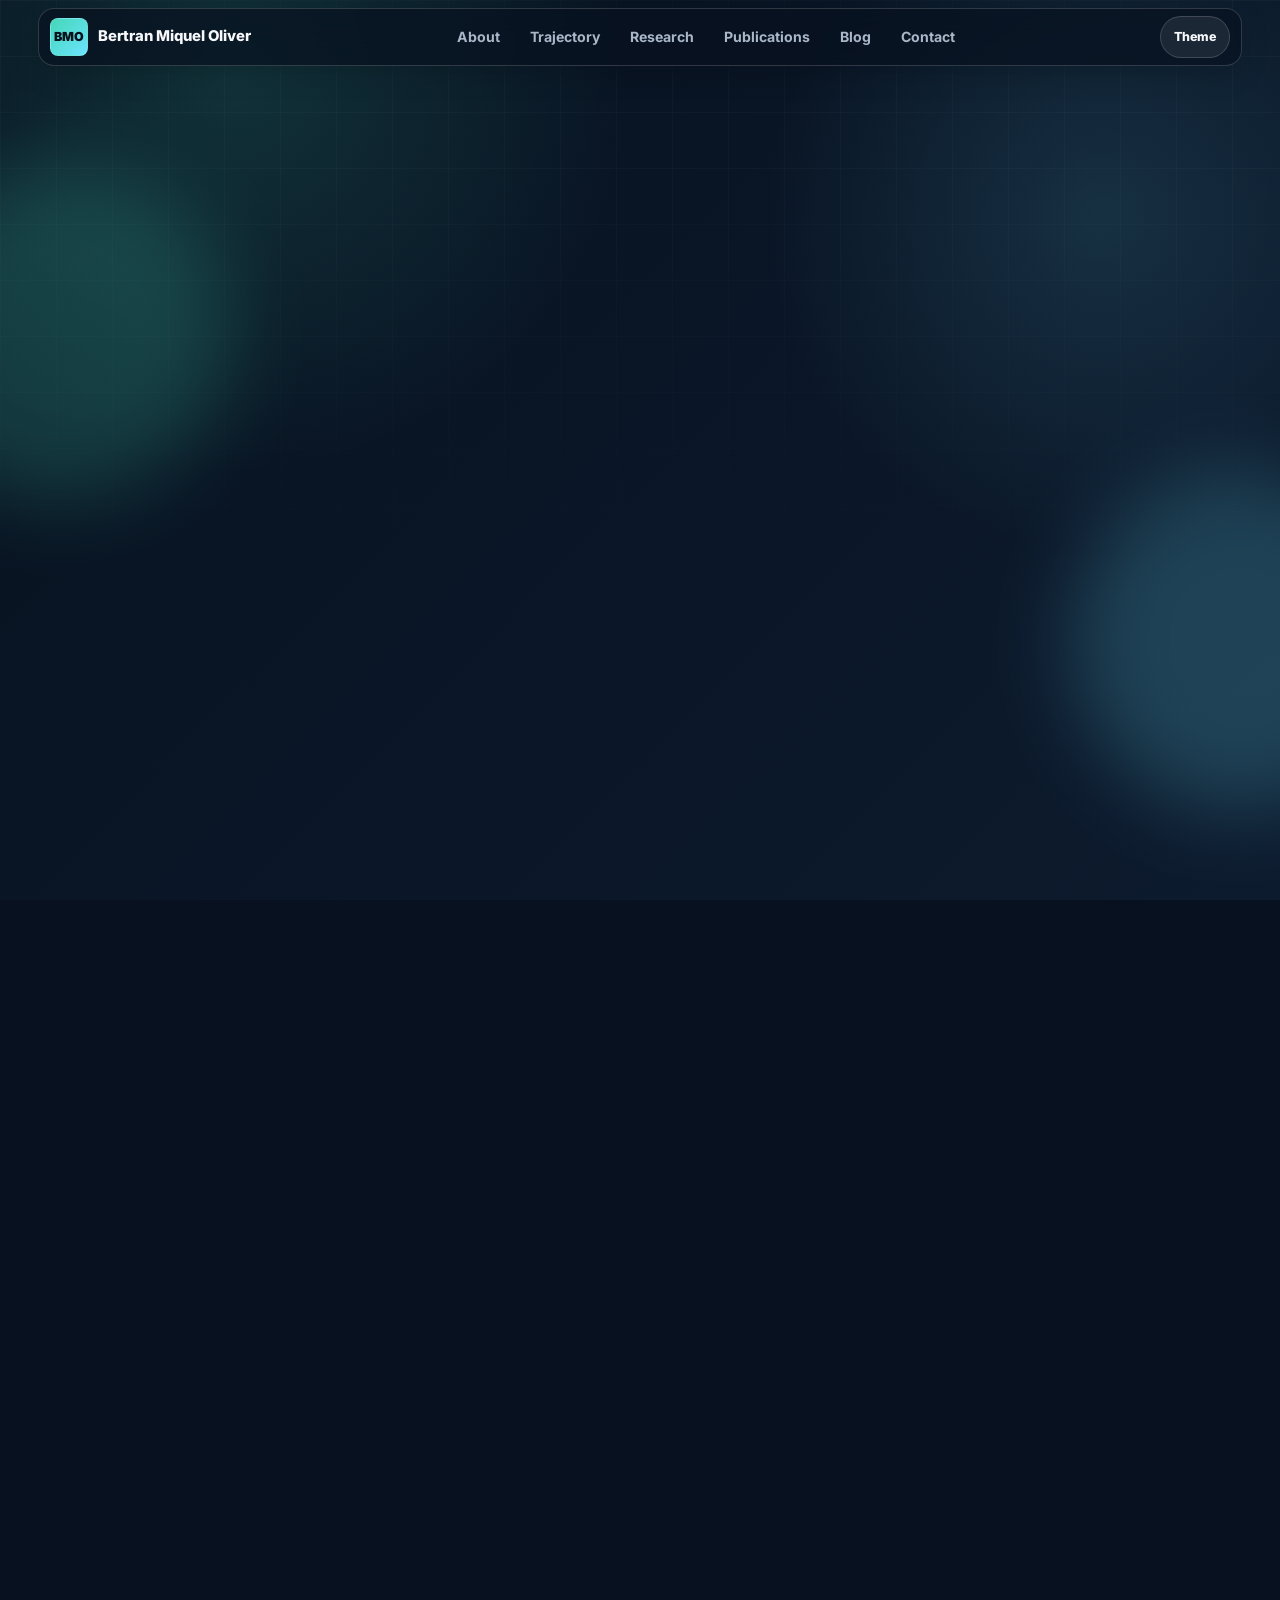
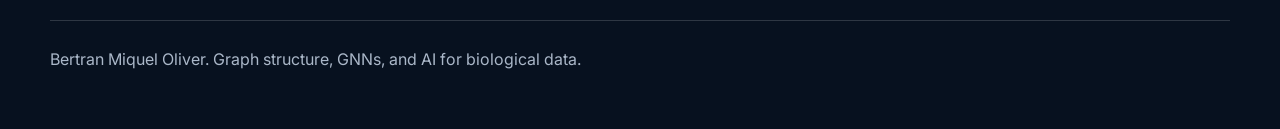
==== index.html @ f905800d "Rebrand site for Bertran Miquel Oliver" ====
<!DOCTYPE html>
<html lang="en">
<head>
  <meta charset="UTF-8" />
  <meta name="viewport" content="width=device-width, initial-scale=1.0" />
  <meta
    name="description"
    content="Portfolio of Bertran Miquel Oliver, PhD researcher at the Barcelona Supercomputing Center working on graph neural networks, graph structure, topological rewiring, and AI for biological data."
  />
  <meta name="theme-color" content="#07111f" />
  <meta property="og:title" content="Bertran Miquel Oliver | Graph Structure and AI Research" />
  <meta
    property="og:description"
    content="PhD researcher at BSC studying graph neural networks, graph rewiring, and AI methods for biological data."
  />
  <meta property="og:type" content="website" />
  <title>Bertran Miquel Oliver | Graph Structure and AI Research</title>
  <link rel="preconnect" href="https://fonts.googleapis.com" />
  <link rel="preconnect" href="https://fonts.gstatic.com" crossorigin />
  <link href="https://fonts.googleapis.com/css2?family=Inter:wght@400;500;600;700;800&display=swap" rel="stylesheet" />
  <link rel="stylesheet" href="styles.css" />
  <link rel="icon" href="flavicon.ico" type="image/x-icon" />
  <script src="script.js" defer></script>
</head>

<body>
  <div class="site-bg" aria-hidden="true">
    <span class="orb orb-a"></span>
    <span class="orb orb-b"></span>
    <span class="grid-fade"></span>
  </div>

  <header class="site-header" id="top">
    <a class="brand" href="#top" aria-label="Bertran Miquel Oliver home">
      <span class="brand-mark">BMO</span>
      <span>Bertran Miquel Oliver</span>
    </a>

    <nav class="nav" id="navbar" aria-label="Main navigation">
      <a href="#about">About</a>
      <a href="#trajectory">Trajectory</a>
      <a href="#research">Research</a>
      <a href="#publications">Publications</a>
      <a href="#blog">Blog</a>
      <a href="#contact">Contact</a>
    </nav>

    <button class="icon-button" id="themeToggle" type="button" aria-label="Toggle color theme">
      <span aria-hidden="true">Theme</span>
    </button>
  </header>

  <main>
    <section class="hero section-shell">
      <div class="hero-copy reveal">
        <p class="eyebrow">PhD Researcher - Graph Neural Networks - AI for Biological Data</p>
        <h1>Researching graph structure for more capable AI systems.</h1>
        <p class="hero-lede">
          I am a PhD researcher in Bioinformatics at the Barcelona Supercomputing Center, working on
          graph neural networks, graph structure, topological rewiring, and AI methods for biological data.
          My work focuses on how structural inductive biases can improve learning, robustness, and long-range
          information flow in modern AI models.
        </p>

        <div class="hero-actions" aria-label="Primary actions">
          <a class="button primary" href="Bertran_Miquel_Oliver_CV.pdf" download>Download CV</a>
          <a class="button" href="mailto:bertranmiqueloliver@gmail.com">Contact me</a>
          <a class="button ghost" href="https://scholar.google.es/citations?user=lvBDBtgAAAAJ&hl=en" target="_blank" rel="noreferrer">Google Scholar</a>
          <a class="button ghost" href="https://github.com/bertranMiquel" target="_blank" rel="noreferrer">GitHub</a>
          <a class="button ghost" href="https://es.linkedin.com/in/bertran-miquel-oliver" target="_blank" rel="noreferrer">LinkedIn</a>
        </div>

        <dl class="hero-stats" aria-label="Professional snapshot">
          <div>
            <dt>Current role</dt>
            <dd>PhD Researcher in Bioinformatics at BSC</dd>
          </div>
          <div>
            <dt>Research themes</dt>
            <dd>GNNs, graph rewiring, topology, biological AI</dd>
          </div>
          <div>
            <dt>Base</dt>
            <dd>Barcelona, Spain</dd>
          </div>
        </dl>
      </div>

      <div class="hero-visual reveal">
        <div class="portrait-frame">
          <img src="bertran-profile.jpg" alt="Portrait of Bertran Miquel Oliver" />
        </div>
        <div class="signal-card">
          <span class="signal-dot"></span>
          <p>Current work spans graph neural networks, graph structure interventions, and AI models for complex biological signals.</p>
        </div>
      </div>
    </section>

    <section class="section-shell intro-grid" id="about">
      <div class="section-heading reveal">
        <p class="eyebrow">About</p>
        <h2>Graph learning research with direct AI implications.</h2>
      </div>
      <div class="prose-card reveal">
        <p>
          My research sits at the intersection of graph representation learning, structural priors, and
          applied AI for scientific problems. I am particularly interested in how graph topology shapes
          model behavior, including information bottlenecks, over-squashing, and the inductive biases that
          make graph-based models more effective.
        </p>
        <p>
          Alongside graph learning, I work on AI methods for biological data, including recent work connected
          to RNA foundational models. I care about methods that are both theoretically motivated and useful
          in real modeling pipelines.
        </p>
      </div>
    </section>

    <section class="section-shell" id="trajectory">
      <div class="section-heading reveal">
        <p class="eyebrow">Trajectory</p>
        <h2>Research direction shaped by graph structure and biological AI.</h2>
      </div>

      <div class="timeline">
        <article class="timeline-item reveal">
          <div class="timeline-meta">
            <span>2024 - Present</span>
            <strong>Barcelona Supercomputing Center</strong>
          </div>
          <div class="timeline-content">
            <h3>PhD Researcher in Bioinformatics</h3>
            <ul>
              <li>Researching graph neural networks with emphasis on graph structure and topology-aware modeling.</li>
              <li>Studying rewiring strategies and structural corrections that improve long-range information flow in GNNs.</li>
              <li>Applying AI methods to biologically relevant data and representation learning problems.</li>
            </ul>
          </div>
        </article>

        <article class="timeline-item reveal">
          <div class="timeline-meta">
            <span>2025 - 2026</span>
            <strong>Selected research outputs</strong>
          </div>
          <div class="timeline-content">
            <h3>Graph learning and RNA modeling publications</h3>
            <ul>
              <li>Co-authored work on effective-resistance rewiring for mitigating over-squashing in graph neural networks.</li>
              <li>Co-authored work on character-level tokenization as an inductive bias for RNA foundational models.</li>
              <li>Contributed to open benchmarking and workshop research around topological deep learning.</li>
            </ul>
          </div>
        </article>
      </div>
    </section>

    <section class="section-shell" id="research">
      <div class="section-heading reveal">
        <p class="eyebrow">Research Focus</p>
        <h2>Four directions that define my current work.</h2>
      </div>
      <div class="focus-grid">
        <article class="focus-card reveal">
          <span>01</span>
          <h3>Graph neural networks</h3>
          <p>Designing and analyzing GNNs with attention to expressivity, message passing limits, and useful structural priors.</p>
        </article>
        <article class="focus-card reveal">
          <span>02</span>
          <h3>Graph structure learning</h3>
          <p>Studying how topology, bottlenecks, and connectivity patterns affect model behavior and representation quality.</p>
        </article>
        <article class="focus-card reveal">
          <span>03</span>
          <h3>Topological rewiring</h3>
          <p>Exploring rewiring strategies that improve long-range information propagation while controlling oversmoothing and graph distortion.</p>
        </article>
        <article class="focus-card reveal">
          <span>04</span>
          <h3>AI for biological data</h3>
          <p>Applying modern representation learning methods to biological sequences and related scientific data problems.</p>
        </article>
      </div>
    </section>

    <section class="section-shell split-section" id="publications">
      <div class="section-heading reveal">
        <p class="eyebrow">Publications</p>
        <h2>Selected papers across graph learning and biological foundation models.</h2>
      </div>
      <div class="publication-list">
        <article class="publication-card reveal">
          <p class="tag">2019</p>
          <h3>Resolution of General Linear Systems: Numerical Methods and Applications</h3>
          <p>Early work on numerical methods for solving general linear systems and their applications.</p>
        </article>

        <article class="publication-card reveal">
          <p class="tag">ICLR 2026 Workshop GRaM</p>
          <h3>Effective Resistance Rewiring: A Simple Topological Correction for Over-Squashing</h3>
          <p>Research on using effective resistance as a global signal for graph rewiring to relieve structural bottlenecks in GNNs.</p>
          <div class="inline-links">
            <a href="https://openreview.net/forum?id=thOIyY7WfW" target="_blank" rel="noreferrer">OpenReview</a>
            <a href="https://arxiv.org/abs/2603.11944" target="_blank" rel="noreferrer">arXiv</a>
            <a href="https://iclr.cc/media/iclr-2026/Slides/10012739.pdf" target="_blank" rel="noreferrer">Poster</a>
          </div>
        </article>

        <article class="publication-card reveal">
          <p class="tag">arXiv - 2024 · ICLR Workshops 2025</p>
          <h3>Character-level Tokenizations as Powerful Inductive Biases for RNA Foundational Models</h3>
          <p>Work on RNA foundation models showing how character-level tokenization can be an effective inductive bias for biological sequences.</p>
          <div class="inline-links">
            <a href="https://arxiv.org/abs/2411.11808" target="_blank" rel="noreferrer">arXiv</a>
            <a href="https://openreview.net/profile?id=~Bertran_Miquel-Oliver1" target="_blank" rel="noreferrer">Author profile</a>
          </div>
        </article>

        <article class="publication-card reveal">
          <p class="tag">arXiv - 2024 · DMLR - 2025</p>
          <h3>TopoBenchmark: A Framework for Benchmarking Topological Deep Learning</h3>
          <p>Contribution to an open framework for evaluating methods in topological deep learning across standardized benchmarks.</p>
          <div class="inline-links">
            <a href="https://openreview.net/forum?id=07sTzyEVtY" target="_blank" rel="noreferrer">OpenReview</a>
            <a href="https://openreview.net/pdf?id=07sTzyEVtY" target="_blank" rel="noreferrer">PDF</a>
            <a href="https://arxiv.org/abs/2406.06642" target="_blank" rel="noreferrer">arXiv</a>
          </div>
        </article>

        <article class="publication-card reveal">
          <p class="tag">ICML Topological Deep Learning Challenge - 2024</p>
          <h3>ICML Topological Deep Learning Challenge 2024: Beyond the Graph Domain</h3>
          <p>Workshop paper connected to benchmarking and evaluation beyond standard graph settings in topological deep learning.</p>
          <div class="inline-links">
            <a href="https://proceedings.mlr.press/v251/bernardez24a.html" target="_blank" rel="noreferrer">PMLR</a>
            <a href="https://openreview.net/forum?id=2lSpwrCj9s" target="_blank" rel="noreferrer">OpenReview</a>
            <a href="https://arxiv.org/abs/2409.05211" target="_blank" rel="noreferrer">arXiv</a>
          </div>
        </article>
      </div>
    </section>

    <section class="section-shell" id="blog">
      <div class="section-heading reveal">
        <p class="eyebrow">Blog</p>
        <h2>Research notes, graph ML intuition, and longer-form writing.</h2>
      </div>

      <div class="project-grid">
        <article class="project-card reveal">
          <p class="tag">Planned</p>
          <h3>Effective Resistance Rewiring blog post</h3>
          <p>A future long-form post on over-squashing, effective resistance, rewiring trade-offs, and what the paper changes in practice.</p>
          <div class="inline-links">
            <a href="https://openreview.net/forum?id=thOIyY7WfW" target="_blank" rel="noreferrer">Paper</a>
            <a href="https://iclr.cc/media/iclr-2026/Slides/10012739.pdf" target="_blank" rel="noreferrer">Poster</a>
          </div>
        </article>
        <article class="project-card reveal">
          <p class="tag">GRaM Blog - 2026</p>
          <h3>Graph directionality matters</h3>
          <p>A blog post on why edge directionality is not a cosmetic detail in graph learning, and how it changes the behavior of message passing models.</p>
          <div class="inline-links">
            <a href="https://gram-blogposts.github.io/2026/blog/2026/graph_directionality_matters/" target="_blank" rel="noreferrer">Read post</a>
          </div>
        </article>
        <article class="project-card reveal">
          <p class="tag">GRaM Blog - 2026</p>
          <h3>Fewer edges</h3>
          <p>A post exploring when simplifying graph connectivity can improve learning by changing information flow, structure, and inductive bias.</p>
          <div class="inline-links">
            <a href="https://gram-blogposts.github.io/2026/blog/2026/fewer-edges/" target="_blank" rel="noreferrer">Read post</a>
          </div>
        </article>
      </div>
    </section>

    <section class="section-shell skills-section" id="skills">
      <div class="section-heading reveal">
        <p class="eyebrow">Technical Stack</p>
        <h2>Tools behind the research workflow.</h2>
      </div>
      <div class="skills-grid">
        <article class="skill-card reveal">
          <h3>Graph ML</h3>
          <p>Graph neural networks, topology-aware learning, rewiring methods, graph benchmarks</p>
        </article>
        <article class="skill-card reveal">
          <h3>Deep Learning</h3>
          <p>PyTorch, representation learning, foundation models, sequence modeling</p>
        </article>
        <article class="skill-card reveal">
          <h3>Scientific AI</h3>
          <p>Bioinformatics, biological sequences, RNA modeling, data-driven research workflows</p>
        </article>
        <article class="skill-card reveal">
          <h3>Research Practice</h3>
          <p>Experiment design, benchmark analysis, technical writing, reproducible model evaluation</p>
        </article>
      </div>
    </section>

    <section class="section-shell contact-section" id="contact">
      <div class="contact-card reveal">
        <p class="eyebrow">Contact</p>
        <h2>Open to research conversations, collaboration, and graph ML discussions.</h2>
        <p>
          Email is the fastest way to reach me. You can also follow my publications and online profiles through
          Google Scholar, GitHub, and LinkedIn.
        </p>
        <div class="hero-actions">
          <a class="button primary" href="mailto:bertranmiqueloliver@gmail.com">bertranmiqueloliver@gmail.com</a>
          <a class="button" href="https://scholar.google.es/citations?user=lvBDBtgAAAAJ&hl=en" target="_blank" rel="noreferrer">Google Scholar</a>
          <a class="button" href="https://es.linkedin.com/in/bertran-miquel-oliver" target="_blank" rel="noreferrer">LinkedIn</a>
          <a class="button" href="https://github.com/bertranMiquel" target="_blank" rel="noreferrer">GitHub</a>
          <a class="button ghost" href="Bertran_Miquel_Oliver_CV.pdf" download>Download CV</a>
        </div>
      </div>
    </section>
  </main>

  <footer class="site-footer">
    <p><span id="currentYear"></span> Bertran Miquel Oliver. Graph structure, GNNs, and AI for biological data.</p>
    <button class="top-button" id="topBtn" type="button" aria-label="Back to top">Top</button>
  </footer>
</body>
</html>
---- styles.css ----
:root {
  color-scheme: dark;
  --bg: #07111f;
  --bg-soft: #0d1b2e;
  --surface: rgba(255, 255, 255, 0.08);
  --surface-strong: rgba(255, 255, 255, 0.13);
  --text: #f6f8fb;
  --muted: #aab7c8;
  --line: rgba(255, 255, 255, 0.16);
  --accent: #44d7b6;
  --accent-strong: #6be4ff;
  --accent-warm: #f0b86c;
  --shadow: 0 24px 80px rgba(0, 0, 0, 0.35);
  --radius: 8px;
  --radius-lg: 16px;
  --max: 1180px;
}

body.light-theme {
  color-scheme: light;
  --bg: #f7fafc;
  --bg-soft: #eef4f8;
  --surface: rgba(255, 255, 255, 0.82);
  --surface-strong: #ffffff;
  --text: #101827;
  --muted: #516071;
  --line: rgba(15, 23, 42, 0.13);
  --shadow: 0 24px 70px rgba(33, 55, 85, 0.14);
}

* {
  box-sizing: border-box;
}

html {
  scroll-behavior: smooth;
  scroll-padding-top: 96px;
}

body {
  margin: 0;
  min-height: 100vh;
  background: var(--bg);
  color: var(--text);
  font-family: Inter, system-ui, -apple-system, BlinkMacSystemFont, "Segoe UI", sans-serif;
  line-height: 1.6;
  overflow-x: hidden;
  transition: background 220ms ease, color 220ms ease;
}

body::selection {
  background: rgba(68, 215, 182, 0.32);
}

a {
  color: inherit;
}

img {
  display: block;
  max-width: 100%;
}

button,
a {
  -webkit-tap-highlight-color: transparent;
}

.site-bg {
  position: fixed;
  inset: 0;
  z-index: -1;
  overflow: hidden;
  background:
    radial-gradient(circle at 18% 8%, rgba(68, 215, 182, 0.16), transparent 30%),
    radial-gradient(circle at 86% 24%, rgba(107, 228, 255, 0.12), transparent 26%),
    linear-gradient(135deg, var(--bg), var(--bg-soft));
}

.orb {
  position: absolute;
  width: 340px;
  height: 340px;
  border-radius: 999px;
  filter: blur(42px);
  opacity: 0.2;
  animation: drift 14s ease-in-out infinite alternate;
}

.orb-a {
  left: -110px;
  top: 18%;
  background: var(--accent);
}

.orb-b {
  right: -130px;
  bottom: 10%;
  background: var(--accent-strong);
  animation-delay: -4s;
}

.grid-fade {
  position: absolute;
  inset: 0;
  background-image:
    linear-gradient(rgba(255, 255, 255, 0.045) 1px, transparent 1px),
    linear-gradient(90deg, rgba(255, 255, 255, 0.045) 1px, transparent 1px);
  background-size: 56px 56px;
  mask-image: linear-gradient(to bottom, rgba(0, 0, 0, 0.7), transparent 72%);
}

@keyframes drift {
  to {
    transform: translate3d(42px, -28px, 0) scale(1.08);
  }
}

.site-header {
  position: sticky;
  top: 0;
  z-index: 20;
  display: grid;
  grid-template-columns: auto 1fr auto;
  gap: 20px;
  align-items: center;
  width: min(var(--max), calc(100% - 32px));
  margin: 0 auto;
  padding: 16px 0;
  backdrop-filter: blur(16px);
}

.site-header::before {
  content: "";
  position: absolute;
  inset: 8px -12px;
  z-index: -1;
  border: 1px solid var(--line);
  border-radius: var(--radius-lg);
  background: color-mix(in srgb, var(--bg) 72%, transparent);
  box-shadow: 0 8px 30px rgba(0, 0, 0, 0.14);
}

.brand {
  display: inline-flex;
  align-items: center;
  gap: 10px;
  color: var(--text);
  font-size: 0.93rem;
  font-weight: 800;
  letter-spacing: 0;
  text-decoration: none;
  white-space: nowrap;
}

.brand-mark {
  display: grid;
  place-items: center;
  width: 38px;
  height: 38px;
  border: 1px solid var(--line);
  border-radius: var(--radius);
  background: linear-gradient(135deg, var(--accent), var(--accent-strong));
  color: #06111c;
  font-size: 0.78rem;
  font-weight: 900;
}

.nav {
  display: flex;
  justify-content: center;
  gap: 6px;
}

.nav a {
  border-radius: 999px;
  color: var(--muted);
  font-size: 0.88rem;
  font-weight: 700;
  padding: 9px 12px;
  text-decoration: none;
  transition: color 180ms ease, background 180ms ease;
}

.nav a:hover,
.nav a.active {
  background: var(--surface);
  color: var(--text);
}

.icon-button,
.top-button {
  display: grid;
  place-items: center;
  border: 1px solid var(--line);
  border-radius: 999px;
  background: var(--surface);
  color: var(--text);
  cursor: pointer;
  font: inherit;
  transition: transform 180ms ease, background 180ms ease, border-color 180ms ease;
}

.icon-button {
  min-width: 64px;
  height: 42px;
  padding: 0 13px;
  font-size: 0.78rem;
  font-weight: 800;
}

.icon-button:hover,
.top-button:hover {
  transform: translateY(-2px);
  background: var(--surface-strong);
  border-color: color-mix(in srgb, var(--accent) 55%, var(--line));
}

.section-shell {
  width: min(var(--max), calc(100% - 32px));
  margin: 0 auto;
  padding: 96px 0;
}

.hero {
  display: grid;
  grid-template-columns: minmax(0, 1.12fr) minmax(300px, 0.88fr);
  gap: 56px;
  align-items: center;
  min-height: calc(100vh - 76px);
  padding-top: 72px;
}

.eyebrow {
  margin: 0 0 14px;
  color: var(--accent);
  font-size: 0.78rem;
  font-weight: 800;
  letter-spacing: 0.12em;
  text-transform: uppercase;
}

h1,
h2,
h3,
p {
  margin-top: 0;
}

h1 {
  max-width: 850px;
  margin-bottom: 24px;
  font-size: clamp(3.2rem, 7vw, 6.8rem);
  line-height: 0.95;
  letter-spacing: 0;
}

h2 {
  margin-bottom: 20px;
  font-size: clamp(2rem, 4vw, 3.8rem);
  line-height: 1.03;
  letter-spacing: 0;
}

h3 {
  margin-bottom: 10px;
  font-size: 1.12rem;
  line-height: 1.25;
}

.hero-lede {
  max-width: 700px;
  color: var(--muted);
  font-size: clamp(1.1rem, 2vw, 1.35rem);
}

.hero-actions {
  display: flex;
  flex-wrap: wrap;
  gap: 12px;
  margin-top: 32px;
}

.button {
  display: inline-flex;
  align-items: center;
  justify-content: center;
  min-height: 46px;
  border: 1px solid var(--line);
  border-radius: 999px;
  background: var(--surface);
  color: var(--text);
  font-weight: 800;
  padding: 11px 18px;
  text-decoration: none;
  transition: transform 180ms ease, background 180ms ease, border-color 180ms ease, box-shadow 180ms ease;
}

.button:hover {
  transform: translateY(-2px);
  background: var(--surface-strong);
  border-color: color-mix(in srgb, var(--accent) 55%, var(--line));
}

.button.primary {
  border-color: transparent;
  background: linear-gradient(135deg, var(--accent), var(--accent-strong));
  color: #06111c;
  box-shadow: 0 12px 28px rgba(68, 215, 182, 0.24);
}

.button.ghost {
  background: transparent;
}

.hero-stats {
  display: grid;
  grid-template-columns: repeat(3, minmax(0, 1fr));
  gap: 12px;
  margin: 36px 0 0;
}

.hero-stats div,
.prose-card,
.focus-card,
.publication-card,
.project-card,
.skill-card,
.education-panel,
.contact-card {
  border: 1px solid var(--line);
  border-radius: var(--radius-lg);
  background: var(--surface);
  box-shadow: var(--shadow);
}

.hero-stats div {
  padding: 16px;
}

.hero-stats dt {
  color: var(--muted);
  font-size: 0.75rem;
  font-weight: 800;
  text-transform: uppercase;
}

.hero-stats dd {
  margin: 5px 0 0;
  font-size: 0.95rem;
  font-weight: 700;
}

.hero-visual {
  position: relative;
}

.portrait-frame {
  position: relative;
  overflow: hidden;
  border: 1px solid var(--line);
  border-radius: 28px;
  background: var(--surface);
  box-shadow: var(--shadow);
  aspect-ratio: 0.86;
}

.portrait-frame::after {
  content: "";
  position: absolute;
  inset: 0;
  background: linear-gradient(to top, rgba(7, 17, 31, 0.62), transparent 42%);
}

.portrait-frame img {
  width: 100%;
  height: 100%;
  object-fit: cover;
  object-position: center 18%;
}

.signal-card {
  position: absolute;
  right: -18px;
  bottom: 28px;
  max-width: 300px;
  border: 1px solid var(--line);
  border-radius: var(--radius-lg);
  background: color-mix(in srgb, var(--bg) 72%, transparent);
  box-shadow: var(--shadow);
  padding: 18px;
  backdrop-filter: blur(18px);
}

.signal-card p {
  margin: 0;
  color: var(--muted);
  font-size: 0.95rem;
}

.signal-dot {
  display: block;
  width: 10px;
  height: 10px;
  margin-bottom: 12px;
  border-radius: 50%;
  background: var(--accent);
  box-shadow: 0 0 0 8px rgba(68, 215, 182, 0.16);
}

.intro-grid,
.split-section,
.credentials-grid {
  display: grid;
  grid-template-columns: 0.88fr 1.12fr;
  gap: 44px;
  align-items: start;
}

.section-heading {
  max-width: 640px;
}

.section-heading h2 {
  margin-bottom: 0;
}

.prose-card,
.contact-card,
.education-panel {
  padding: clamp(24px, 4vw, 42px);
}

.prose-card p,
.contact-card p,
.publication-card p,
.project-card p,
.focus-card p,
.skill-card p,
.education-panel p,
.clean-list {
  color: var(--muted);
}

.prose-card p:last-child,
.contact-card p:last-child {
  margin-bottom: 0;
}

.timeline {
  display: grid;
  gap: 18px;
}

.timeline-item {
  display: grid;
  grid-template-columns: 280px 1fr;
  gap: 28px;
  border-top: 1px solid var(--line);
  padding-top: 28px;
}

.timeline-meta span,
.tag {
  display: block;
  color: var(--accent-warm);
  font-size: 0.78rem;
  font-weight: 800;
  letter-spacing: 0.04em;
  text-transform: uppercase;
}

.timeline-meta strong {
  display: block;
  margin-top: 8px;
}

.timeline-content ul,
.clean-list {
  margin: 0;
  padding-left: 20px;
}

.timeline-content li,
.clean-list li {
  margin-bottom: 8px;
  color: var(--muted);
}

.focus-grid,
.project-grid,
.skills-grid {
  display: grid;
  grid-template-columns: repeat(4, minmax(0, 1fr));
  gap: 16px;
}

.project-grid,
.skills-grid {
  grid-template-columns: repeat(2, minmax(0, 1fr));
}

.focus-card,
.publication-card,
.project-card,
.skill-card {
  padding: 24px;
  transition: transform 180ms ease, background 180ms ease, border-color 180ms ease;
}

.focus-card:hover,
.publication-card:hover,
.project-card:hover,
.skill-card:hover {
  transform: translateY(-4px);
  background: var(--surface-strong);
  border-color: color-mix(in srgb, var(--accent) 38%, var(--line));
}

.focus-card span {
  color: var(--accent);
  font-size: 0.8rem;
  font-weight: 900;
}

.publication-list {
  display: grid;
  gap: 16px;
}

.publication-card a,
.project-card a,
.inline-links a {
  color: var(--accent-strong);
  font-weight: 800;
  text-decoration: none;
}

.publication-card a:hover,
.project-card a:hover,
.inline-links a:hover {
  text-decoration: underline;
}

.inline-links {
  display: flex;
  flex-wrap: wrap;
  gap: 14px;
  margin-top: 18px;
}

.credentials-grid {
  grid-template-columns: 1fr 1fr;
}

.education-panel article {
  border-top: 1px solid var(--line);
  padding-top: 20px;
  margin-top: 24px;
}

.education-panel span {
  color: var(--accent);
  font-weight: 700;
}

.contact-section {
  padding-bottom: 64px;
}

.contact-card {
  position: relative;
  overflow: hidden;
}

.contact-card::after {
  content: "";
  position: absolute;
  top: -140px;
  right: -100px;
  width: 300px;
  height: 300px;
  border-radius: 50%;
  background: radial-gradient(circle, rgba(68, 215, 182, 0.22), transparent 66%);
  pointer-events: none;
}

.site-footer {
  position: relative;
  width: min(var(--max), calc(100% - 32px));
  margin: 0 auto;
  border-top: 1px solid var(--line);
  padding: 26px 0 40px;
  color: var(--muted);
}

.top-button {
  position: fixed;
  right: 22px;
  bottom: 22px;
  width: 44px;
  height: 44px;
  opacity: 0;
  pointer-events: none;
}

.top-button.visible {
  opacity: 1;
  pointer-events: auto;
}

.reveal {
  opacity: 0;
  transform: translateY(18px);
  transition: opacity 520ms ease, transform 520ms ease;
}

.reveal.visible {
  opacity: 1;
  transform: translateY(0);
}

@media (max-width: 980px) {
  .site-header {
    grid-template-columns: 1fr auto;
  }

  .nav {
    grid-column: 1 / -1;
    grid-row: 2;
    justify-content: flex-start;
    overflow-x: auto;
    padding-bottom: 4px;
  }

  .icon-button {
    grid-column: 2;
    grid-row: 1;
    justify-self: end;
  }

  .hero,
  .intro-grid,
  .split-section,
  .credentials-grid {
    grid-template-columns: 1fr;
  }

  .hero {
    min-height: auto;
    padding-top: 56px;
  }

  .hero-visual {
    max-width: 520px;
  }

  .timeline-item {
    grid-template-columns: 1fr;
    gap: 14px;
  }

  .focus-grid {
    grid-template-columns: repeat(2, minmax(0, 1fr));
  }
}

@media (max-width: 680px) {
  html {
    scroll-padding-top: 132px;
  }

  .site-header {
    width: min(100% - 20px, var(--max));
  }

  .site-header::before {
    inset: 8px -4px;
  }

  .brand span:last-child {
    display: none;
  }

  .section-shell {
    width: min(100% - 24px, var(--max));
    padding: 62px 0;
  }

  h1 {
    font-size: 3.1rem;
  }

  h2 {
    font-size: 2.15rem;
  }

  .hero-stats,
  .focus-grid,
  .project-grid,
  .skills-grid {
    grid-template-columns: 1fr;
  }

  .button {
    width: 100%;
  }

  .signal-card {
    position: static;
    margin-top: 14px;
    max-width: none;
  }

  .portrait-frame {
    aspect-ratio: 1;
  }

}

@media (prefers-reduced-motion: reduce) {
  *,
  *::before,
  *::after {
    scroll-behavior: auto !important;
    animation-duration: 0.01ms !important;
    animation-iteration-count: 1 !important;
    transition-duration: 0.01ms !important;
  }

  .reveal {
    opacity: 1;
    transform: none;
  }
}
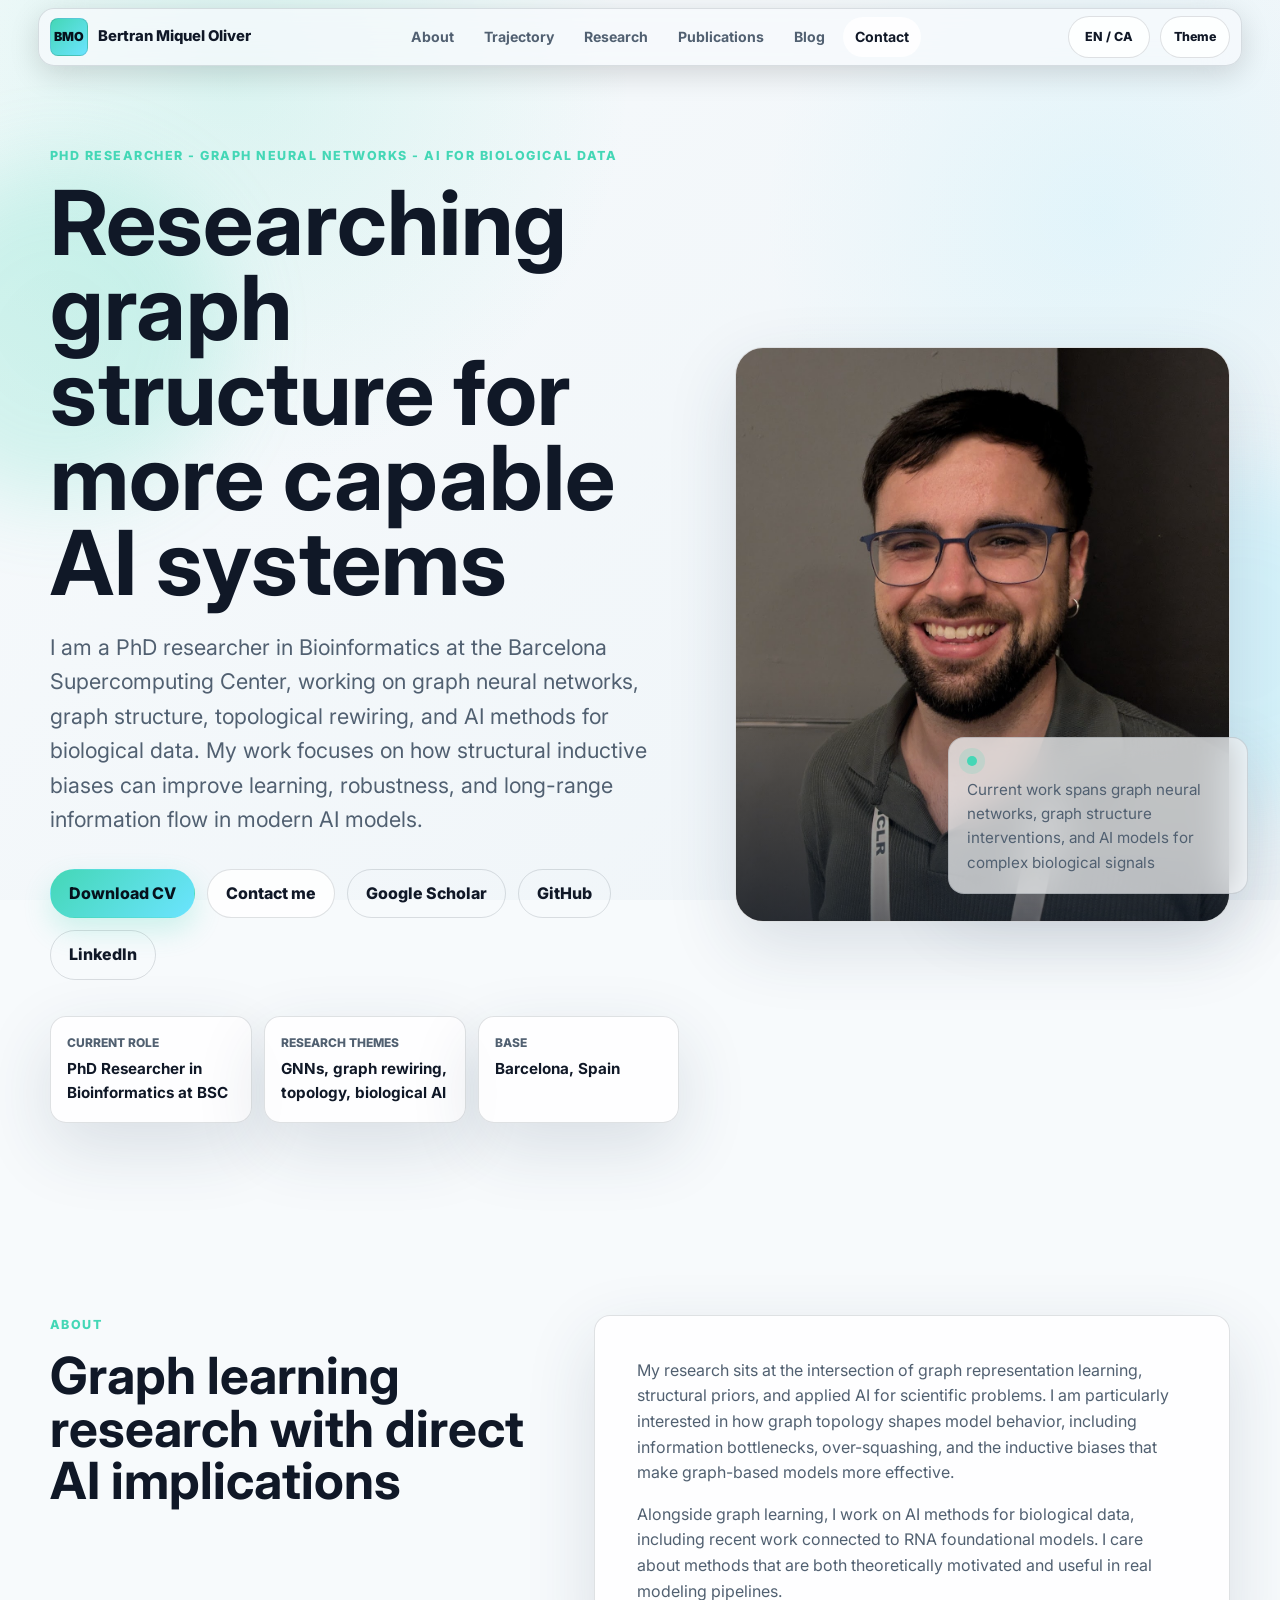
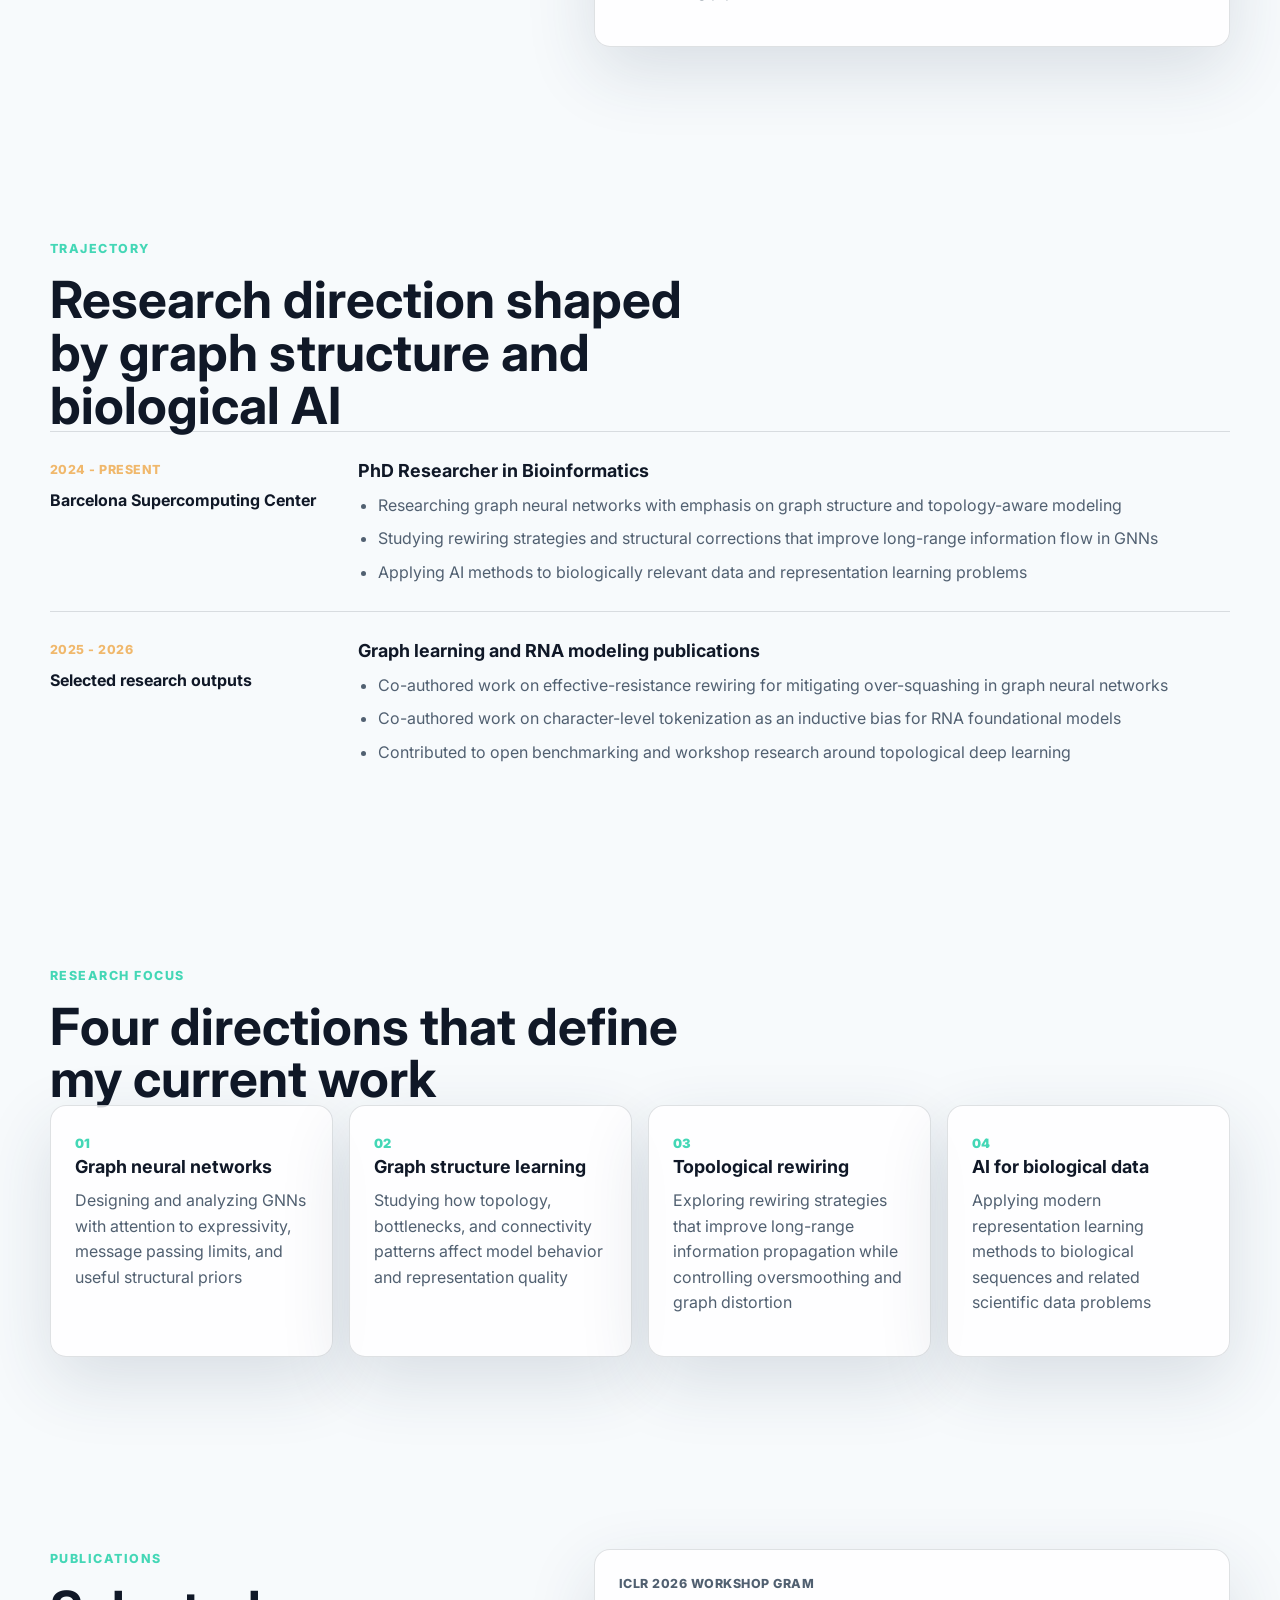
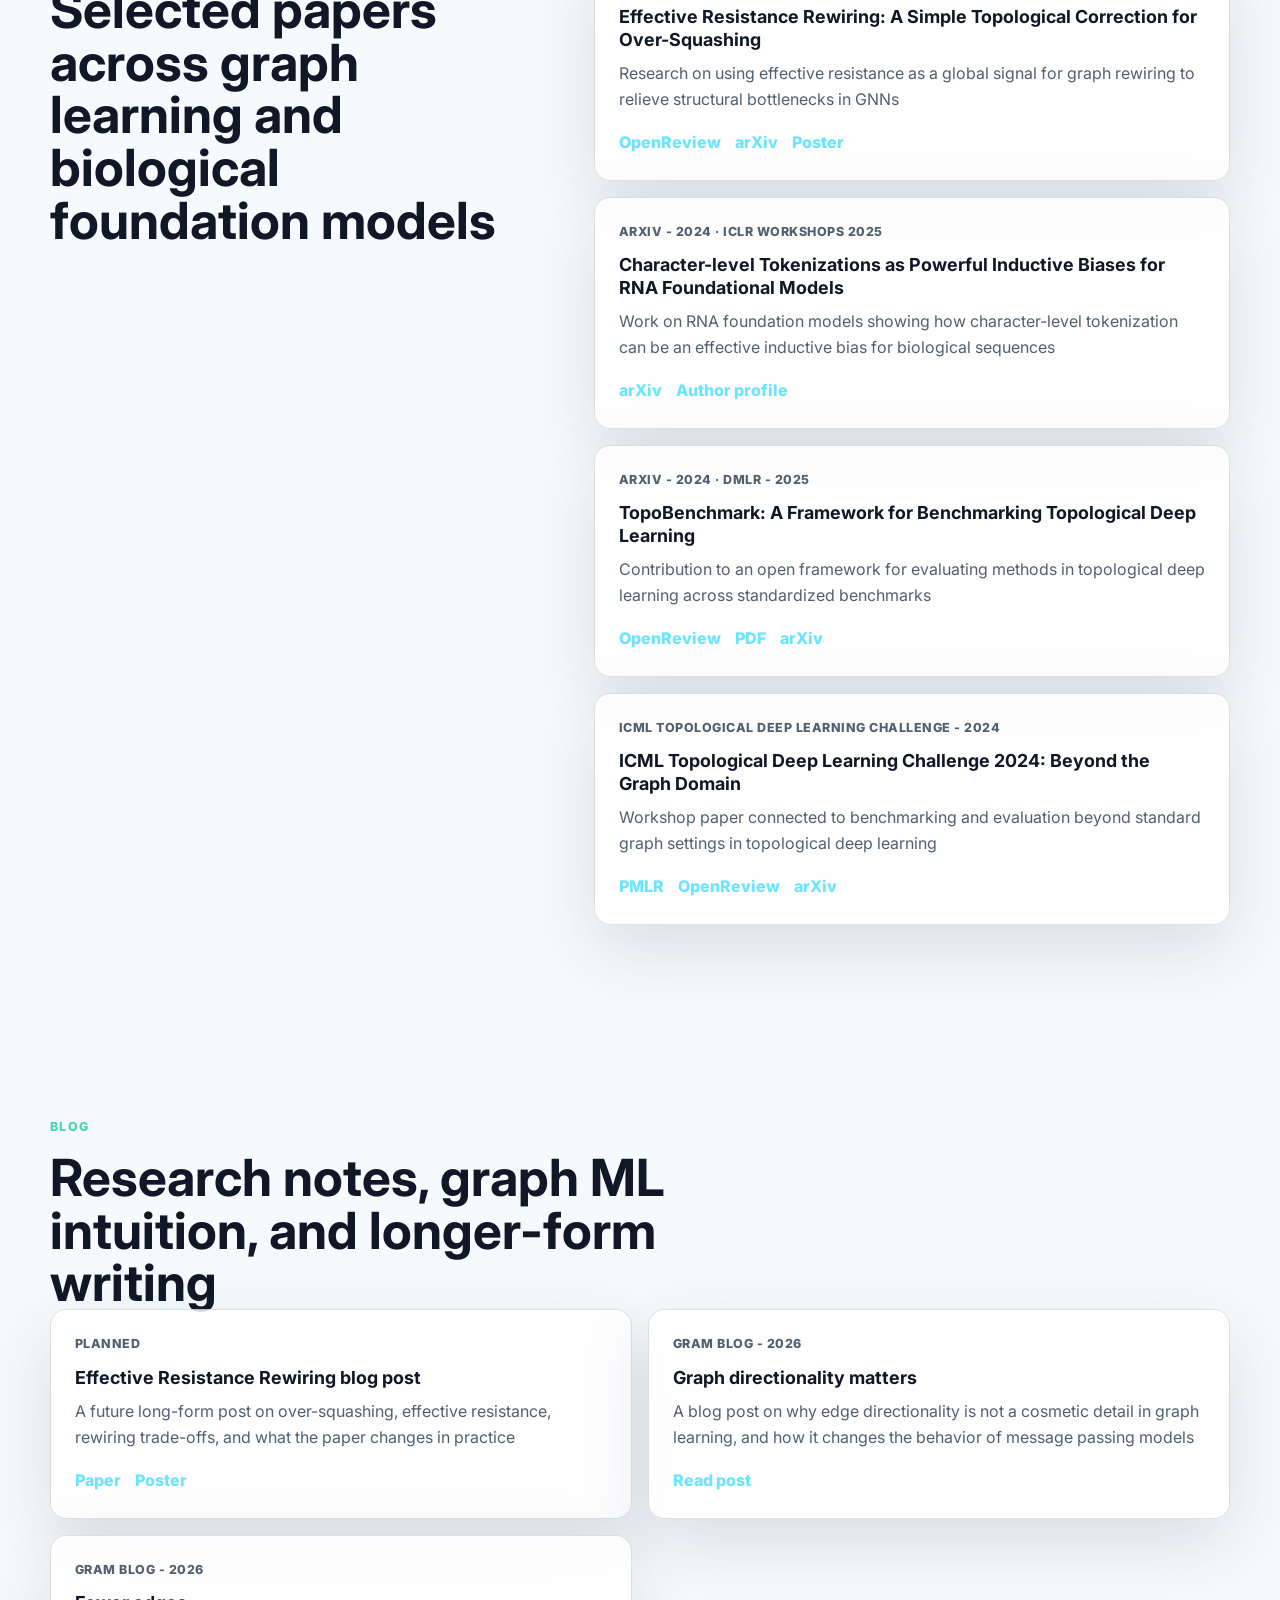
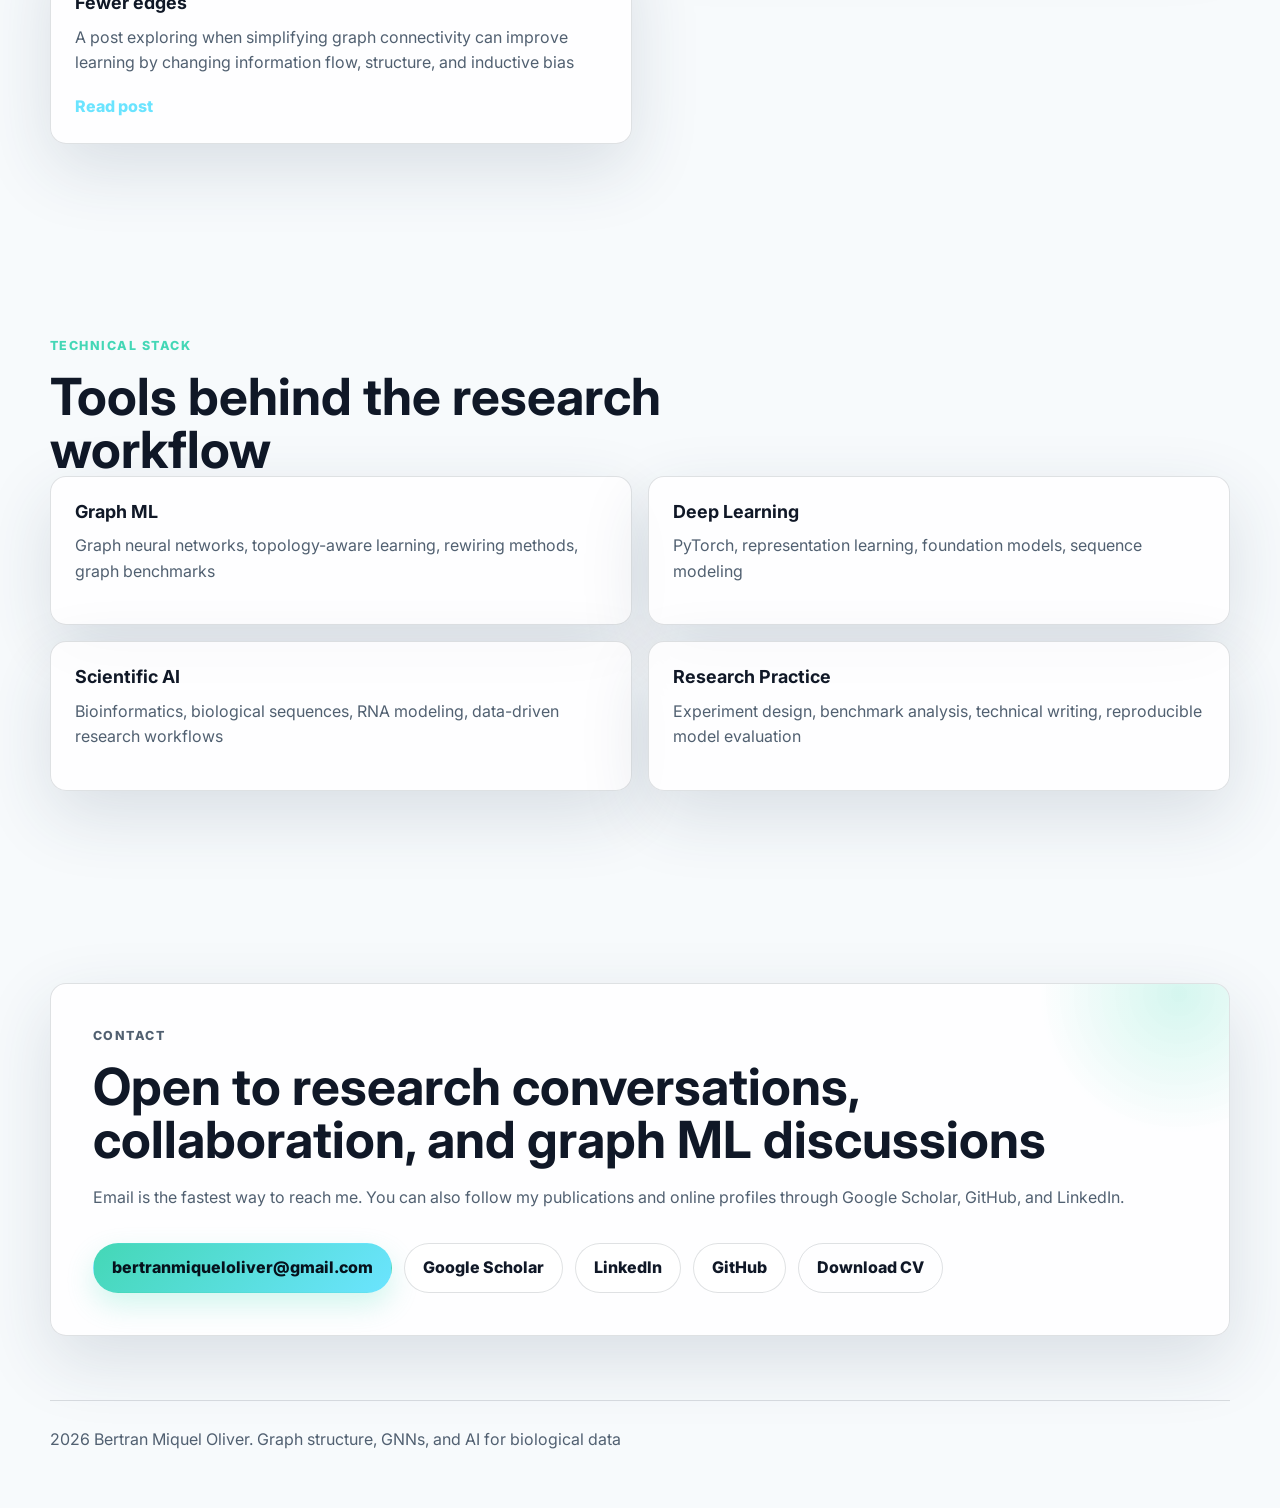
==== commit 06079db8: "Refactor website for multilingual support and improve accessibility" ====
--- a/index.html
+++ b/index.html
@@ -4,12 +4,14 @@
   <meta charset="UTF-8" />
   <meta name="viewport" content="width=device-width, initial-scale=1.0" />
   <meta
+    id="metaDescription"
     name="description"
     content="Portfolio of Bertran Miquel Oliver, PhD researcher at the Barcelona Supercomputing Center working on graph neural networks, graph structure, topological rewiring, and AI for biological data."
   />
   <meta name="theme-color" content="#07111f" />
-  <meta property="og:title" content="Bertran Miquel Oliver | Graph Structure and AI Research" />
+  <meta id="metaOgTitle" property="og:title" content="Bertran Miquel Oliver | Graph Structure and AI Research" />
   <meta
+    id="metaOgDescription"
     property="og:description"
     content="PhD researcher at BSC studying graph neural networks, graph rewiring, and AI methods for biological data."
   />
@@ -31,85 +33,90 @@
   </div>
 
   <header class="site-header" id="top">
-    <a class="brand" href="#top" aria-label="Bertran Miquel Oliver home">
+    <a class="brand" href="#top" data-i18n-attr="aria-label:brandAria">
       <span class="brand-mark">BMO</span>
       <span>Bertran Miquel Oliver</span>
     </a>
 
-    <nav class="nav" id="navbar" aria-label="Main navigation">
-      <a href="#about">About</a>
-      <a href="#trajectory">Trajectory</a>
-      <a href="#research">Research</a>
-      <a href="#publications">Publications</a>
-      <a href="#blog">Blog</a>
-      <a href="#contact">Contact</a>
+    <nav class="nav" id="navbar" data-i18n-attr="aria-label:navAria">
+      <a href="#about" data-i18n="navAbout">About</a>
+      <a href="#trajectory" data-i18n="navTrajectory">Trajectory</a>
+      <a href="#research" data-i18n="navResearch">Research</a>
+      <a href="#publications" data-i18n="navPublications">Publications</a>
+      <a href="#blog" data-i18n="navBlog">Blog</a>
+      <a href="#contact" data-i18n="navContact">Contact</a>
     </nav>
 
-    <button class="icon-button" id="themeToggle" type="button" aria-label="Toggle color theme">
-      <span aria-hidden="true">Theme</span>
-    </button>
+    <div class="header-actions">
+      <button class="icon-button lang-button" id="langToggle" type="button" aria-label="Switch to Catalan">
+        <span aria-hidden="true">EN / CA</span>
+      </button>
+      <button class="icon-button" id="themeToggle" type="button" aria-label="Toggle color theme">
+        <span aria-hidden="true" data-i18n="themeLabel">Theme</span>
+      </button>
+    </div>
   </header>
 
   <main>
     <section class="hero section-shell">
       <div class="hero-copy reveal">
-        <p class="eyebrow">PhD Researcher - Graph Neural Networks - AI for Biological Data</p>
-        <h1>Researching graph structure for more capable AI systems.</h1>
-        <p class="hero-lede">
+        <p class="eyebrow" data-i18n="heroEyebrow">PhD Researcher - Graph Neural Networks - AI for Biological Data</p>
+        <h1 data-i18n="heroTitle">Researching graph structure for more capable AI systems</h1>
+        <p class="hero-lede" data-i18n="heroLead">
           I am a PhD researcher in Bioinformatics at the Barcelona Supercomputing Center, working on
           graph neural networks, graph structure, topological rewiring, and AI methods for biological data.
           My work focuses on how structural inductive biases can improve learning, robustness, and long-range
           information flow in modern AI models.
         </p>
 
-        <div class="hero-actions" aria-label="Primary actions">
-          <a class="button primary" href="Bertran_Miquel_Oliver_CV.pdf" download>Download CV</a>
-          <a class="button" href="mailto:bertranmiqueloliver@gmail.com">Contact me</a>
+        <div class="hero-actions" data-i18n-attr="aria-label:heroActionsAria">
+          <a class="button primary" href="Bertran_Miquel_Oliver_CV.pdf" download data-i18n="downloadCv">Download CV</a>
+          <a class="button" href="mailto:bertranmiqueloliver@gmail.com" data-i18n="contactMe">Contact me</a>
           <a class="button ghost" href="https://scholar.google.es/citations?user=lvBDBtgAAAAJ&hl=en" target="_blank" rel="noreferrer">Google Scholar</a>
           <a class="button ghost" href="https://github.com/bertranMiquel" target="_blank" rel="noreferrer">GitHub</a>
           <a class="button ghost" href="https://es.linkedin.com/in/bertran-miquel-oliver" target="_blank" rel="noreferrer">LinkedIn</a>
         </div>
 
-        <dl class="hero-stats" aria-label="Professional snapshot">
+        <dl class="hero-stats" data-i18n-attr="aria-label:heroStatsAria">
           <div>
-            <dt>Current role</dt>
-            <dd>PhD Researcher in Bioinformatics at BSC</dd>
+            <dt data-i18n="currentRoleLabel">Current role</dt>
+            <dd data-i18n="currentRoleValue">PhD Researcher in Bioinformatics at BSC</dd>
           </div>
           <div>
-            <dt>Research themes</dt>
-            <dd>GNNs, graph rewiring, topology, biological AI</dd>
+            <dt data-i18n="researchThemesLabel">Research themes</dt>
+            <dd data-i18n="researchThemesValue">GNNs, graph rewiring, topology, biological AI</dd>
           </div>
           <div>
-            <dt>Base</dt>
-            <dd>Barcelona, Spain</dd>
+            <dt data-i18n="baseLabel">Base</dt>
+            <dd data-i18n="baseValue">Barcelona, Spain</dd>
           </div>
         </dl>
       </div>
 
       <div class="hero-visual reveal">
         <div class="portrait-frame">
-          <img src="bertran-profile.jpg" alt="Portrait of Bertran Miquel Oliver" />
+          <img src="bertran-profile.jpg" alt="Portrait of Bertran Miquel Oliver" data-i18n-attr="alt:portraitAlt" />
         </div>
         <div class="signal-card">
           <span class="signal-dot"></span>
-          <p>Current work spans graph neural networks, graph structure interventions, and AI models for complex biological signals.</p>
+          <p data-i18n="signalCard">Current work spans graph neural networks, graph structure interventions, and AI models for complex biological signals</p>
         </div>
       </div>
     </section>
 
     <section class="section-shell intro-grid" id="about">
       <div class="section-heading reveal">
-        <p class="eyebrow">About</p>
-        <h2>Graph learning research with direct AI implications.</h2>
+        <p class="eyebrow" data-i18n="aboutEyebrow">About</p>
+        <h2 data-i18n="aboutTitle">Graph learning research with direct AI implications</h2>
       </div>
       <div class="prose-card reveal">
-        <p>
+        <p data-i18n="aboutBody1">
           My research sits at the intersection of graph representation learning, structural priors, and
           applied AI for scientific problems. I am particularly interested in how graph topology shapes
           model behavior, including information bottlenecks, over-squashing, and the inductive biases that
           make graph-based models more effective.
         </p>
-        <p>
+        <p data-i18n="aboutBody2">
           Alongside graph learning, I work on AI methods for biological data, including recent work connected
           to RNA foundational models. I care about methods that are both theoretically motivated and useful
           in real modeling pipelines.
@@ -119,37 +126,37 @@
 
     <section class="section-shell" id="trajectory">
       <div class="section-heading reveal">
-        <p class="eyebrow">Trajectory</p>
-        <h2>Research direction shaped by graph structure and biological AI.</h2>
+        <p class="eyebrow" data-i18n="trajectoryEyebrow">Trajectory</p>
+        <h2 data-i18n="trajectoryTitle">Research direction shaped by graph structure and biological AI</h2>
       </div>
 
       <div class="timeline">
         <article class="timeline-item reveal">
           <div class="timeline-meta">
-            <span>2024 - Present</span>
-            <strong>Barcelona Supercomputing Center</strong>
+            <span data-i18n="trajectoryRoleDate">2024 - Present</span>
+            <strong data-i18n="trajectoryRoleOrg">Barcelona Supercomputing Center</strong>
           </div>
           <div class="timeline-content">
-            <h3>PhD Researcher in Bioinformatics</h3>
+            <h3 data-i18n="trajectoryRoleTitle">PhD Researcher in Bioinformatics</h3>
             <ul>
-              <li>Researching graph neural networks with emphasis on graph structure and topology-aware modeling.</li>
-              <li>Studying rewiring strategies and structural corrections that improve long-range information flow in GNNs.</li>
-              <li>Applying AI methods to biologically relevant data and representation learning problems.</li>
+              <li data-i18n="trajectoryRoleBullet1">Researching graph neural networks with emphasis on graph structure and topology-aware modeling</li>
+              <li data-i18n="trajectoryRoleBullet2">Studying rewiring strategies and structural corrections that improve long-range information flow in GNNs</li>
+              <li data-i18n="trajectoryRoleBullet3">Applying AI methods to biologically relevant data and representation learning problems</li>
             </ul>
           </div>
         </article>
 
         <article class="timeline-item reveal">
           <div class="timeline-meta">
-            <span>2025 - 2026</span>
-            <strong>Selected research outputs</strong>
+            <span data-i18n="trajectoryOutputDate">2025 - 2026</span>
+            <strong data-i18n="trajectoryOutputOrg">Selected research outputs</strong>
           </div>
           <div class="timeline-content">
-            <h3>Graph learning and RNA modeling publications</h3>
+            <h3 data-i18n="trajectoryOutputTitle">Graph learning and RNA modeling publications</h3>
             <ul>
-              <li>Co-authored work on effective-resistance rewiring for mitigating over-squashing in graph neural networks.</li>
-              <li>Co-authored work on character-level tokenization as an inductive bias for RNA foundational models.</li>
-              <li>Contributed to open benchmarking and workshop research around topological deep learning.</li>
+              <li data-i18n="trajectoryOutputBullet1">Co-authored work on effective-resistance rewiring for mitigating over-squashing in graph neural networks</li>
+              <li data-i18n="trajectoryOutputBullet2">Co-authored work on character-level tokenization as an inductive bias for RNA foundational models</li>
+              <li data-i18n="trajectoryOutputBullet3">Contributed to open benchmarking and workshop research around topological deep learning</li>
             </ul>
           </div>
         </article>
@@ -158,70 +165,64 @@
 
     <section class="section-shell" id="research">
       <div class="section-heading reveal">
-        <p class="eyebrow">Research Focus</p>
-        <h2>Four directions that define my current work.</h2>
+        <p class="eyebrow" data-i18n="researchEyebrow">Research Focus</p>
+        <h2 data-i18n="researchTitle">Four directions that define my current work</h2>
       </div>
       <div class="focus-grid">
         <article class="focus-card reveal">
           <span>01</span>
-          <h3>Graph neural networks</h3>
-          <p>Designing and analyzing GNNs with attention to expressivity, message passing limits, and useful structural priors.</p>
+          <h3 data-i18n="focus1Title">Graph neural networks</h3>
+          <p data-i18n="focus1Body">Designing and analyzing GNNs with attention to expressivity, message passing limits, and useful structural priors</p>
         </article>
         <article class="focus-card reveal">
           <span>02</span>
-          <h3>Graph structure learning</h3>
-          <p>Studying how topology, bottlenecks, and connectivity patterns affect model behavior and representation quality.</p>
+          <h3 data-i18n="focus2Title">Graph structure learning</h3>
+          <p data-i18n="focus2Body">Studying how topology, bottlenecks, and connectivity patterns affect model behavior and representation quality</p>
         </article>
         <article class="focus-card reveal">
           <span>03</span>
-          <h3>Topological rewiring</h3>
-          <p>Exploring rewiring strategies that improve long-range information propagation while controlling oversmoothing and graph distortion.</p>
+          <h3 data-i18n="focus3Title">Topological rewiring</h3>
+          <p data-i18n="focus3Body">Exploring rewiring strategies that improve long-range information propagation while controlling oversmoothing and graph distortion</p>
         </article>
         <article class="focus-card reveal">
           <span>04</span>
-          <h3>AI for biological data</h3>
-          <p>Applying modern representation learning methods to biological sequences and related scientific data problems.</p>
+          <h3 data-i18n="focus4Title">AI for biological data</h3>
+          <p data-i18n="focus4Body">Applying modern representation learning methods to biological sequences and related scientific data problems</p>
         </article>
       </div>
     </section>
 
     <section class="section-shell split-section" id="publications">
       <div class="section-heading reveal">
-        <p class="eyebrow">Publications</p>
-        <h2>Selected papers across graph learning and biological foundation models.</h2>
+        <p class="eyebrow" data-i18n="publicationsEyebrow">Publications</p>
+        <h2 data-i18n="publicationsTitle">Selected papers across graph learning and biological foundation models</h2>
       </div>
       <div class="publication-list">
-        <article class="publication-card reveal">
-          <p class="tag">2019</p>
-          <h3>Resolution of General Linear Systems: Numerical Methods and Applications</h3>
-          <p>Early work on numerical methods for solving general linear systems and their applications.</p>
-        </article>
-
         <article class="publication-card reveal">
           <p class="tag">ICLR 2026 Workshop GRaM</p>
           <h3>Effective Resistance Rewiring: A Simple Topological Correction for Over-Squashing</h3>
-          <p>Research on using effective resistance as a global signal for graph rewiring to relieve structural bottlenecks in GNNs.</p>
+          <p data-i18n="pub1Body">Research on using effective resistance as a global signal for graph rewiring to relieve structural bottlenecks in GNNs</p>
           <div class="inline-links">
             <a href="https://openreview.net/forum?id=thOIyY7WfW" target="_blank" rel="noreferrer">OpenReview</a>
             <a href="https://arxiv.org/abs/2603.11944" target="_blank" rel="noreferrer">arXiv</a>
-            <a href="https://iclr.cc/media/iclr-2026/Slides/10012739.pdf" target="_blank" rel="noreferrer">Poster</a>
+            <a href="https://iclr.cc/media/iclr-2026/Slides/10012739.pdf" target="_blank" rel="noreferrer" data-i18n="posterLabel">Poster</a>
           </div>
         </article>
 
         <article class="publication-card reveal">
           <p class="tag">arXiv - 2024 · ICLR Workshops 2025</p>
           <h3>Character-level Tokenizations as Powerful Inductive Biases for RNA Foundational Models</h3>
-          <p>Work on RNA foundation models showing how character-level tokenization can be an effective inductive bias for biological sequences.</p>
+          <p data-i18n="pub2Body">Work on RNA foundation models showing how character-level tokenization can be an effective inductive bias for biological sequences</p>
           <div class="inline-links">
             <a href="https://arxiv.org/abs/2411.11808" target="_blank" rel="noreferrer">arXiv</a>
-            <a href="https://openreview.net/profile?id=~Bertran_Miquel-Oliver1" target="_blank" rel="noreferrer">Author profile</a>
+            <a href="https://openreview.net/profile?id=~Bertran_Miquel-Oliver1" target="_blank" rel="noreferrer" data-i18n="authorProfileLabel">Author profile</a>
           </div>
         </article>
 
         <article class="publication-card reveal">
           <p class="tag">arXiv - 2024 · DMLR - 2025</p>
           <h3>TopoBenchmark: A Framework for Benchmarking Topological Deep Learning</h3>
-          <p>Contribution to an open framework for evaluating methods in topological deep learning across standardized benchmarks.</p>
+          <p data-i18n="pub3Body">Contribution to an open framework for evaluating methods in topological deep learning across standardized benchmarks</p>
           <div class="inline-links">
             <a href="https://openreview.net/forum?id=07sTzyEVtY" target="_blank" rel="noreferrer">OpenReview</a>
             <a href="https://openreview.net/pdf?id=07sTzyEVtY" target="_blank" rel="noreferrer">PDF</a>
@@ -232,46 +233,47 @@
         <article class="publication-card reveal">
           <p class="tag">ICML Topological Deep Learning Challenge - 2024</p>
           <h3>ICML Topological Deep Learning Challenge 2024: Beyond the Graph Domain</h3>
-          <p>Workshop paper connected to benchmarking and evaluation beyond standard graph settings in topological deep learning.</p>
+          <p data-i18n="pub4Body">Workshop paper connected to benchmarking and evaluation beyond standard graph settings in topological deep learning</p>
           <div class="inline-links">
             <a href="https://proceedings.mlr.press/v251/bernardez24a.html" target="_blank" rel="noreferrer">PMLR</a>
             <a href="https://openreview.net/forum?id=2lSpwrCj9s" target="_blank" rel="noreferrer">OpenReview</a>
             <a href="https://arxiv.org/abs/2409.05211" target="_blank" rel="noreferrer">arXiv</a>
           </div>
         </article>
+
       </div>
     </section>
 
     <section class="section-shell" id="blog">
       <div class="section-heading reveal">
-        <p class="eyebrow">Blog</p>
-        <h2>Research notes, graph ML intuition, and longer-form writing.</h2>
+        <p class="eyebrow" data-i18n="blogEyebrow">Blog</p>
+        <h2 data-i18n="blogTitle">Research notes, graph ML intuition, opinions on my own</h2>
       </div>
 
       <div class="project-grid">
         <article class="project-card reveal">
-          <p class="tag">Planned</p>
-          <h3>Effective Resistance Rewiring blog post</h3>
-          <p>A future long-form post on over-squashing, effective resistance, rewiring trade-offs, and what the paper changes in practice.</p>
-          <div class="inline-links">
-            <a href="https://openreview.net/forum?id=thOIyY7WfW" target="_blank" rel="noreferrer">Paper</a>
-            <a href="https://iclr.cc/media/iclr-2026/Slides/10012739.pdf" target="_blank" rel="noreferrer">Poster</a>
+          <p class="tag" data-i18n="plannedLabel">ICLR GRaM Poster - 2026</p>
+          <h3 data-i18n="blog1Title">Effective Resistance Rewiring</h3>
+          <p data-i18n="blog1Body">A future long-form post on over-squashing, effective resistance, rewiring trade-offs, and what the paper changes in practice</p>
+          <div class="inline-links">
+            <a href="https://openreview.net/forum?id=thOIyY7WfW" target="_blank" rel="noreferrer" data-i18n="paperLabel">Paper</a>
+            <a href="https://iclr.cc/media/iclr-2026/Slides/10012739.pdf" target="_blank" rel="noreferrer" data-i18n="posterLabel">Poster</a>
           </div>
         </article>
         <article class="project-card reveal">
           <p class="tag">GRaM Blog - 2026</p>
-          <h3>Graph directionality matters</h3>
-          <p>A blog post on why edge directionality is not a cosmetic detail in graph learning, and how it changes the behavior of message passing models.</p>
-          <div class="inline-links">
-            <a href="https://gram-blogposts.github.io/2026/blog/2026/graph_directionality_matters/" target="_blank" rel="noreferrer">Read post</a>
+          <h3 data-i18n="blog2Title">Graph directionality matters</h3>
+          <p data-i18n="blog2Body">A blog post on why edge directionality is not a cosmetic detail in graph learning, and how it changes the behavior of message passing models</p>
+          <div class="inline-links">
+            <a href="https://gram-blogposts.github.io/2026/blog/2026/graph_directionality_matters/" target="_blank" rel="noreferrer" data-i18n="readPostLabel">Read post</a>
           </div>
         </article>
         <article class="project-card reveal">
           <p class="tag">GRaM Blog - 2026</p>
-          <h3>Fewer edges</h3>
-          <p>A post exploring when simplifying graph connectivity can improve learning by changing information flow, structure, and inductive bias.</p>
-          <div class="inline-links">
-            <a href="https://gram-blogposts.github.io/2026/blog/2026/fewer-edges/" target="_blank" rel="noreferrer">Read post</a>
+          <h3 data-i18n="blog3Title">Fewer edges</h3>
+          <p data-i18n="blog3Body">A post exploring when simplifying graph connectivity can improve learning by changing information flow, structure, and inductive bias</p>
+          <div class="inline-links">
+            <a href="https://gram-blogposts.github.io/2026/blog/2026/fewer-edges/" target="_blank" rel="noreferrer" data-i18n="readPostLabel">Read post</a>
           </div>
         </article>
       </div>
@@ -279,34 +281,34 @@
 
     <section class="section-shell skills-section" id="skills">
       <div class="section-heading reveal">
-        <p class="eyebrow">Technical Stack</p>
-        <h2>Tools behind the research workflow.</h2>
+        <p class="eyebrow" data-i18n="skillsEyebrow">Technical Stack</p>
+        <h2 data-i18n="skillsTitle">Tools behind the research workflow</h2>
       </div>
       <div class="skills-grid">
         <article class="skill-card reveal">
-          <h3>Graph ML</h3>
-          <p>Graph neural networks, topology-aware learning, rewiring methods, graph benchmarks</p>
+          <h3 data-i18n="skill1Title">Graph ML</h3>
+          <p data-i18n="skill1Body">Graph neural networks, topology-aware learning, rewiring methods, graph benchmarks</p>
         </article>
         <article class="skill-card reveal">
-          <h3>Deep Learning</h3>
-          <p>PyTorch, representation learning, foundation models, sequence modeling</p>
+          <h3 data-i18n="skill2Title">Deep Learning</h3>
+          <p data-i18n="skill2Body">PyTorch, representation learning, foundation models, sequence modeling</p>
         </article>
         <article class="skill-card reveal">
-          <h3>Scientific AI</h3>
-          <p>Bioinformatics, biological sequences, RNA modeling, data-driven research workflows</p>
+          <h3 data-i18n="skill3Title">Scientific AI</h3>
+          <p data-i18n="skill3Body">Bioinformatics, biological sequences, RNA modeling, data-driven research workflows</p>
         </article>
         <article class="skill-card reveal">
-          <h3>Research Practice</h3>
-          <p>Experiment design, benchmark analysis, technical writing, reproducible model evaluation</p>
+          <h3 data-i18n="skill4Title">Research Practice</h3>
+          <p data-i18n="skill4Body">Experiment design, benchmark analysis, technical writing, reproducible model evaluation</p>
         </article>
       </div>
     </section>
 
     <section class="section-shell contact-section" id="contact">
       <div class="contact-card reveal">
-        <p class="eyebrow">Contact</p>
-        <h2>Open to research conversations, collaboration, and graph ML discussions.</h2>
-        <p>
+        <p class="eyebrow" data-i18n="contactEyebrow">Contact</p>
+        <h2 data-i18n="contactTitle">Open to research conversations, collaboration, and graph ML discussions</h2>
+        <p data-i18n="contactBody">
           Email is the fastest way to reach me. You can also follow my publications and online profiles through
           Google Scholar, GitHub, and LinkedIn.
         </p>
@@ -315,15 +317,15 @@
           <a class="button" href="https://scholar.google.es/citations?user=lvBDBtgAAAAJ&hl=en" target="_blank" rel="noreferrer">Google Scholar</a>
           <a class="button" href="https://es.linkedin.com/in/bertran-miquel-oliver" target="_blank" rel="noreferrer">LinkedIn</a>
           <a class="button" href="https://github.com/bertranMiquel" target="_blank" rel="noreferrer">GitHub</a>
-          <a class="button ghost" href="Bertran_Miquel_Oliver_CV.pdf" download>Download CV</a>
+          <a class="button ghost" href="Bertran_Miquel_Oliver_CV.pdf" download data-i18n="downloadCv">Download CV</a>
         </div>
       </div>
     </section>
   </main>
 
   <footer class="site-footer">
-    <p><span id="currentYear"></span> Bertran Miquel Oliver. Graph structure, GNNs, and AI for biological data.</p>
-    <button class="top-button" id="topBtn" type="button" aria-label="Back to top">Top</button>
+    <p><span id="currentYear"></span> <span data-i18n="footerText">Bertran Miquel Oliver. Graph structure, GNNs, and AI for biological data</span></p>
+    <button class="top-button" id="topBtn" type="button" aria-label="Back to top" data-i18n="topLabel">Top</button>
   </footer>
 </body>
 </html>
--- a/styles.css
+++ b/styles.css
@@ -188,6 +188,12 @@
   color: var(--text);
 }
 
+.header-actions {
+  display: flex;
+  align-items: center;
+  gap: 10px;
+}
+
 .icon-button,
 .top-button {
   display: grid;
@@ -207,6 +213,10 @@
   padding: 0 13px;
   font-size: 0.78rem;
   font-weight: 800;
+}
+
+.lang-button {
+  min-width: 82px;
 }
 
 .icon-button:hover,
@@ -633,10 +643,14 @@
     padding-bottom: 4px;
   }
 
-  .icon-button {
+  .header-actions {
     grid-column: 2;
     grid-row: 1;
     justify-self: end;
+  }
+
+  .icon-button {
+    min-width: 62px;
   }
 
   .hero,
@@ -680,6 +694,10 @@
 
   .brand span:last-child {
     display: none;
+  }
+
+  .header-actions {
+    gap: 8px;
   }
 
   .section-shell {
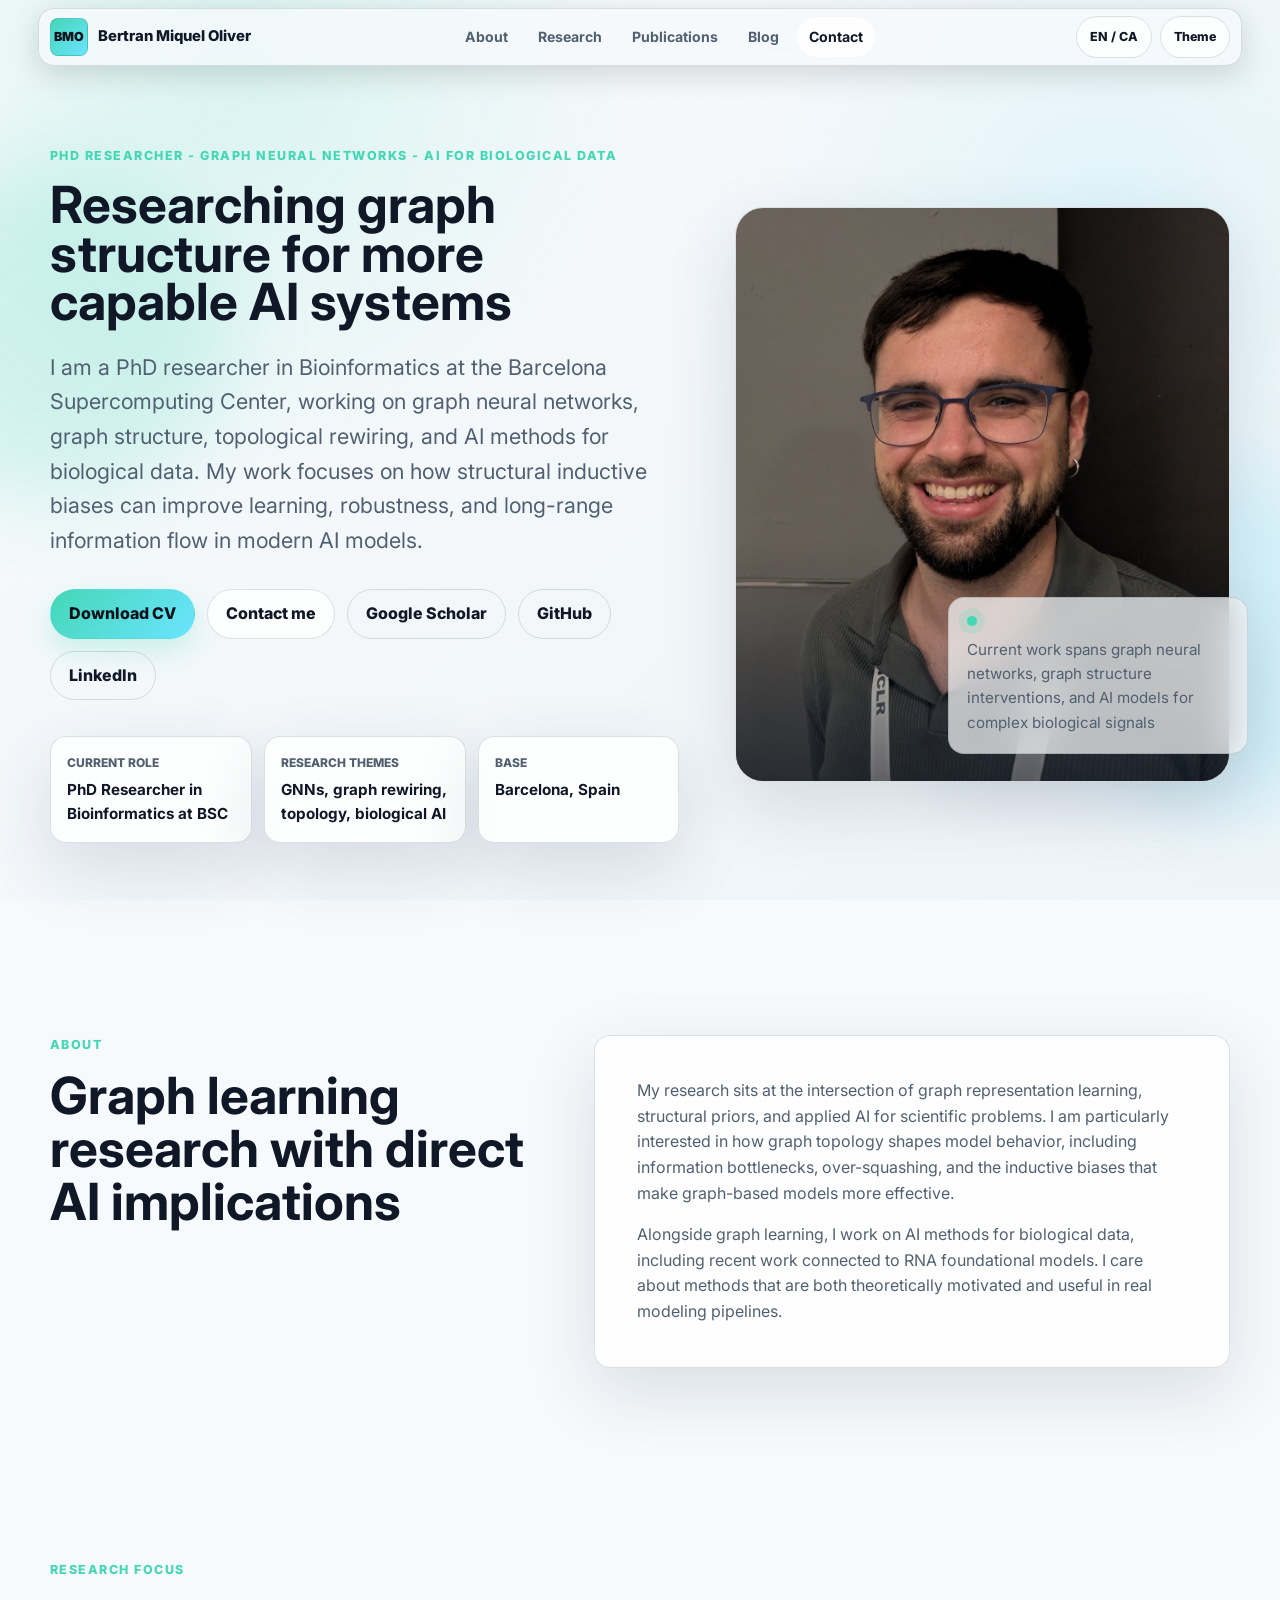
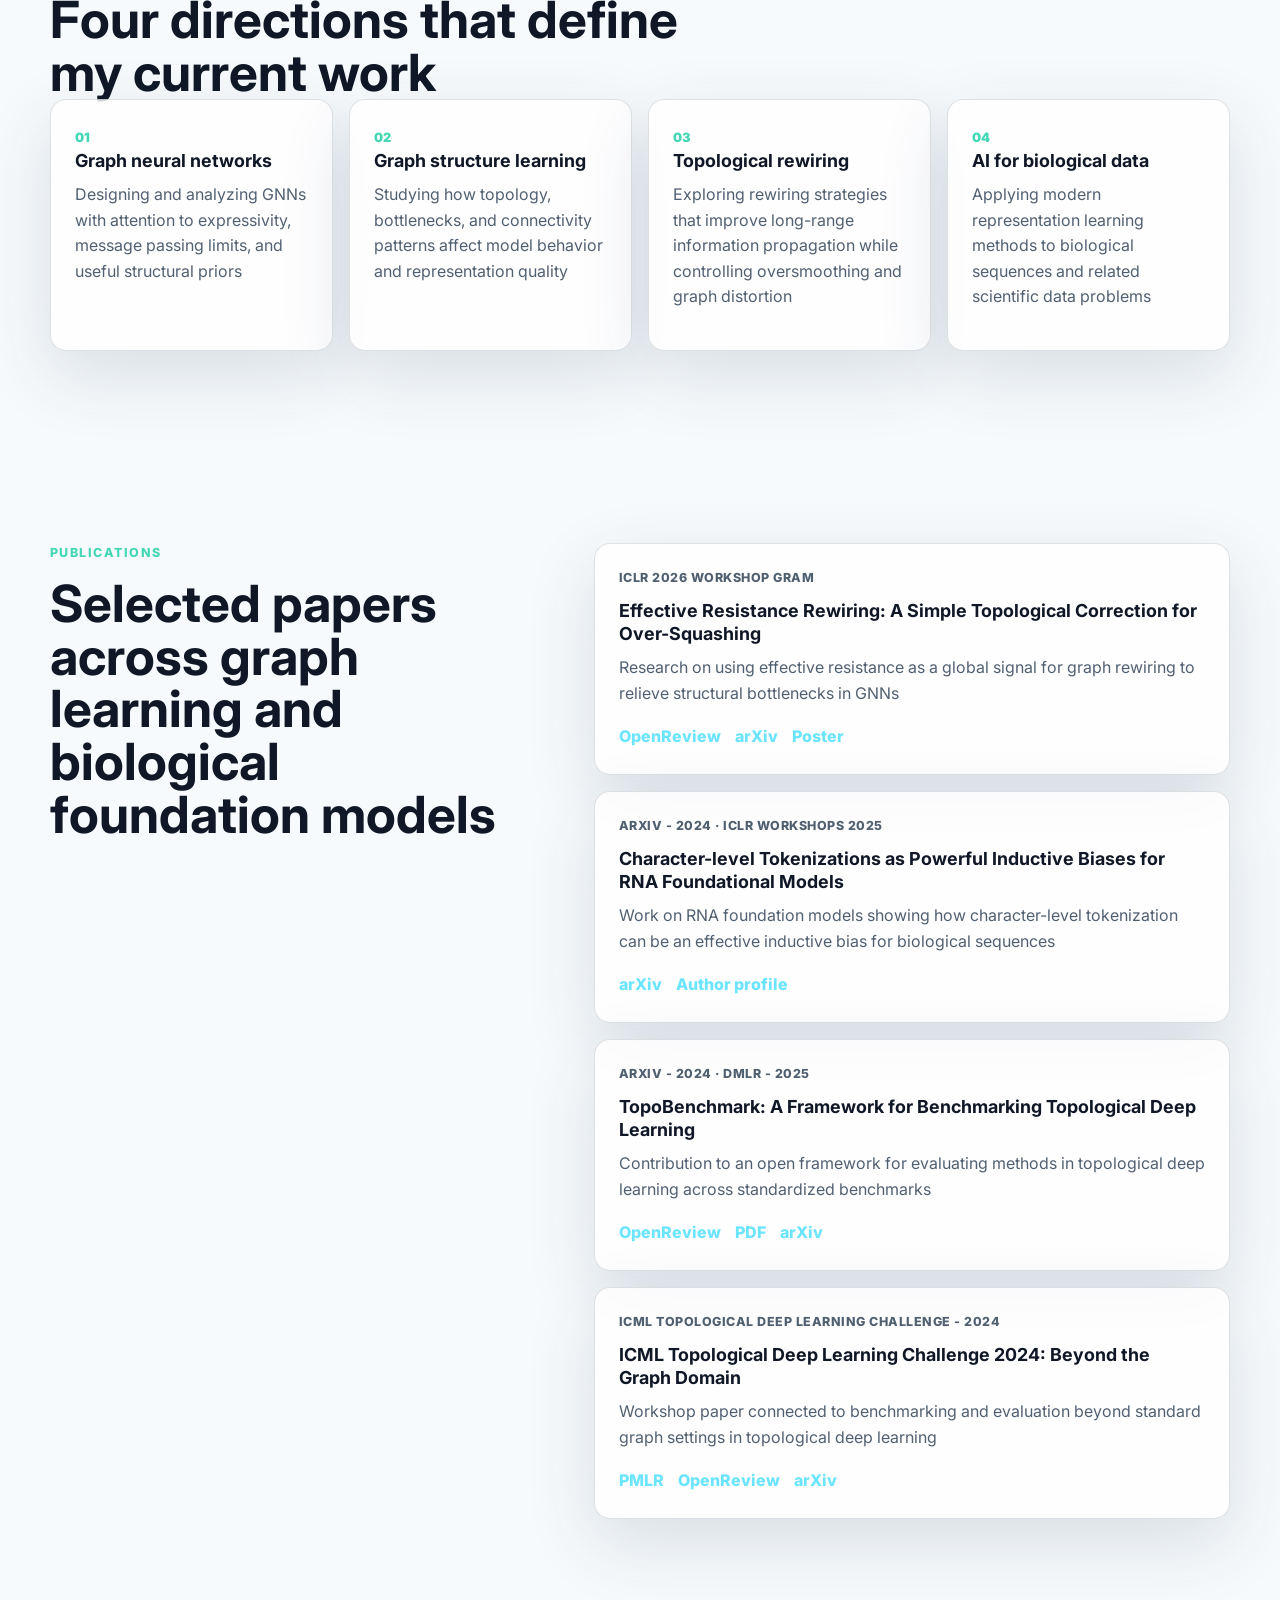
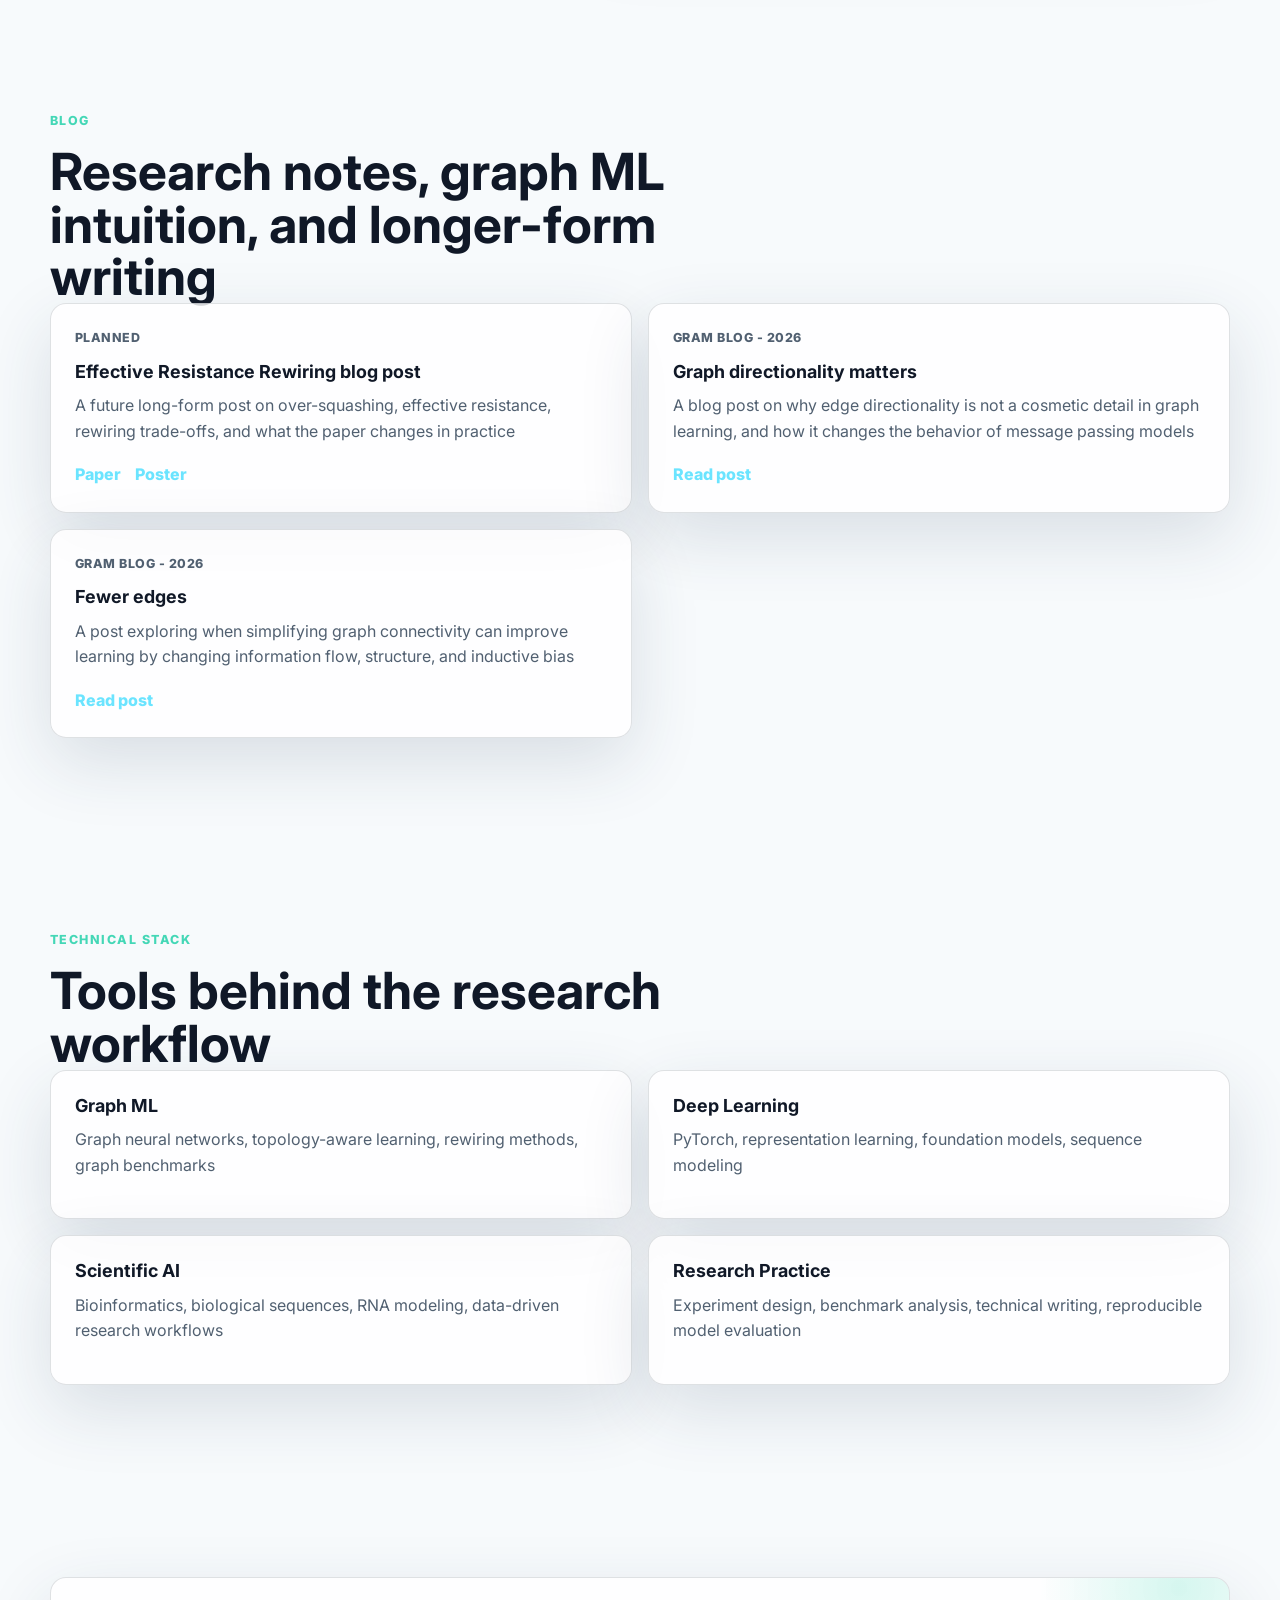
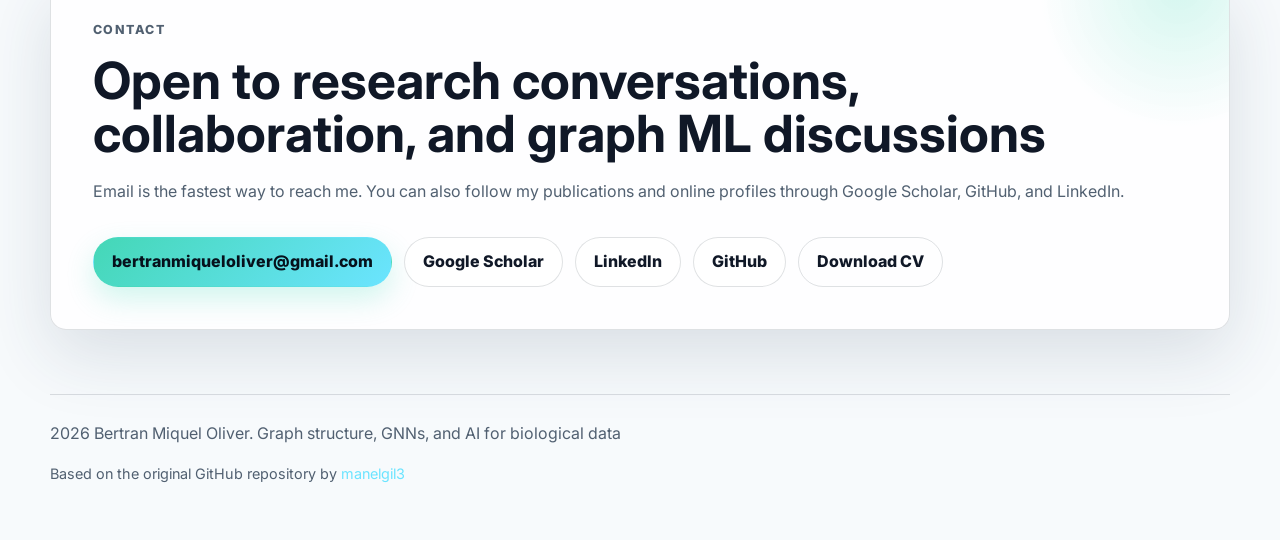
==== commit 25efd0a5: "Ref to manelgil3" ====
--- a/index.html
+++ b/index.html
@@ -40,7 +40,6 @@
 
     <nav class="nav" id="navbar" data-i18n-attr="aria-label:navAria">
       <a href="#about" data-i18n="navAbout">About</a>
-      <a href="#trajectory" data-i18n="navTrajectory">Trajectory</a>
       <a href="#research" data-i18n="navResearch">Research</a>
       <a href="#publications" data-i18n="navPublications">Publications</a>
       <a href="#blog" data-i18n="navBlog">Blog</a>
@@ -124,45 +123,6 @@
       </div>
     </section>
 
-    <section class="section-shell" id="trajectory">
-      <div class="section-heading reveal">
-        <p class="eyebrow" data-i18n="trajectoryEyebrow">Trajectory</p>
-        <h2 data-i18n="trajectoryTitle">Research direction shaped by graph structure and biological AI</h2>
-      </div>
-
-      <div class="timeline">
-        <article class="timeline-item reveal">
-          <div class="timeline-meta">
-            <span data-i18n="trajectoryRoleDate">2024 - Present</span>
-            <strong data-i18n="trajectoryRoleOrg">Barcelona Supercomputing Center</strong>
-          </div>
-          <div class="timeline-content">
-            <h3 data-i18n="trajectoryRoleTitle">PhD Researcher in Bioinformatics</h3>
-            <ul>
-              <li data-i18n="trajectoryRoleBullet1">Researching graph neural networks with emphasis on graph structure and topology-aware modeling</li>
-              <li data-i18n="trajectoryRoleBullet2">Studying rewiring strategies and structural corrections that improve long-range information flow in GNNs</li>
-              <li data-i18n="trajectoryRoleBullet3">Applying AI methods to biologically relevant data and representation learning problems</li>
-            </ul>
-          </div>
-        </article>
-
-        <article class="timeline-item reveal">
-          <div class="timeline-meta">
-            <span data-i18n="trajectoryOutputDate">2025 - 2026</span>
-            <strong data-i18n="trajectoryOutputOrg">Selected research outputs</strong>
-          </div>
-          <div class="timeline-content">
-            <h3 data-i18n="trajectoryOutputTitle">Graph learning and RNA modeling publications</h3>
-            <ul>
-              <li data-i18n="trajectoryOutputBullet1">Co-authored work on effective-resistance rewiring for mitigating over-squashing in graph neural networks</li>
-              <li data-i18n="trajectoryOutputBullet2">Co-authored work on character-level tokenization as an inductive bias for RNA foundational models</li>
-              <li data-i18n="trajectoryOutputBullet3">Contributed to open benchmarking and workshop research around topological deep learning</li>
-            </ul>
-          </div>
-        </article>
-      </div>
-    </section>
-
     <section class="section-shell" id="research">
       <div class="section-heading reveal">
         <p class="eyebrow" data-i18n="researchEyebrow">Research Focus</p>
@@ -325,6 +285,7 @@
 
   <footer class="site-footer">
     <p><span id="currentYear"></span> <span data-i18n="footerText">Bertran Miquel Oliver. Graph structure, GNNs, and AI for biological data</span></p>
+    <p class="footer-note"><span data-i18n="footerNote">Based on the original GitHub repository by</span> <a href="https://github.com/manelgil3" target="_blank" rel="noreferrer">manelgil3</a></p>
     <button class="top-button" id="topBtn" type="button" aria-label="Back to top" data-i18n="topLabel">Top</button>
   </footer>
 </body>
--- a/styles.css
+++ b/styles.css
@@ -121,7 +121,7 @@
   top: 0;
   z-index: 20;
   display: grid;
-  grid-template-columns: auto 1fr auto;
+  grid-template-columns: auto minmax(0, 1fr) auto;
   gap: 20px;
   align-items: center;
   width: min(var(--max), calc(100% - 32px));
@@ -191,7 +191,9 @@
 .header-actions {
   display: flex;
   align-items: center;
+  flex-wrap: nowrap;
   gap: 10px;
+  justify-self: end;
 }
 
 .icon-button,
@@ -213,10 +215,76 @@
   padding: 0 13px;
   font-size: 0.78rem;
   font-weight: 800;
-}
-
-.lang-button {
-  min-width: 82px;
+  white-space: nowrap;
+}
+
+.header-actions {
+  display: flex;
+  align-items: center;
+  gap: 8px;
+  justify-self: end;
+}
+
+.language-switcher {
+  display: inline-flex;
+  align-items: center;
+  gap: 4px;
+  border: 1px solid var(--line);
+  border-radius: 999px;
+  background: var(--surface);
+  padding: 4px;
+}
+
+.language-button {
+  grid-auto-flow: column;
+  gap: 7px;
+  min-width: 66px;
+  height: 34px;
+  border-color: transparent;
+  background: transparent;
+  color: var(--muted);
+  font-size: 0.74rem;
+  font-weight: 900;
+  padding: 0 10px;
+}
+
+.language-button.active {
+  background: var(--surface-strong);
+  color: var(--text);
+  box-shadow: inset 0 0 0 1px color-mix(in srgb, var(--accent) 38%, transparent);
+}
+
+.flag {
+  display: inline-block;
+  width: 22px;
+  height: 15px;
+  overflow: hidden;
+  border-radius: 3px;
+  box-shadow: 0 0 0 1px rgba(0, 0, 0, 0.18);
+}
+
+.flag-cat {
+  background: repeating-linear-gradient(
+    to bottom,
+    #ffd447 0 11.11%,
+    #d82027 11.11% 22.22%
+  );
+}
+
+.flag-uk {
+  position: relative;
+  background: #123f8c;
+}
+
+.flag-uk::before {
+  content: "";
+  position: absolute;
+  inset: 0;
+  background:
+    linear-gradient(34deg, transparent 0 42%, #fff 42% 48%, #c8102e 48% 52%, #fff 52% 58%, transparent 58%),
+    linear-gradient(-34deg, transparent 0 42%, #fff 42% 48%, #c8102e 48% 52%, #fff 52% 58%, transparent 58%),
+    linear-gradient(to right, transparent 0 39%, #fff 39% 45%, #c8102e 45% 55%, #fff 55% 61%, transparent 61%),
+    linear-gradient(to bottom, transparent 0 34%, #fff 34% 42%, #c8102e 42% 58%, #fff 58% 66%, transparent 66%);
 }
 
 .icon-button:hover,
@@ -258,11 +326,25 @@
 }
 
 h1 {
-  max-width: 850px;
+  max-width: 100%;
   margin-bottom: 24px;
-  font-size: clamp(3.2rem, 7vw, 6.8rem);
+  font-size: clamp(3.2rem, 4vw, 4.85rem);
   line-height: 0.95;
   letter-spacing: 0;
+}
+
+html[lang="ca"] h1 {
+  max-width: 100%;
+  font-size: clamp(3rem, 3.55vw, 4.25rem);
+}
+
+html[lang="ca"] .signal-card {
+  max-width: 210px;
+  padding: 12px 13px;
+}
+
+html[lang="ca"] .signal-card p {
+  font-size: 0.72rem;
 }
 
 h2 {
@@ -604,6 +686,20 @@
   color: var(--muted);
 }
 
+.footer-note {
+  margin-top: 8px;
+  font-size: 0.9rem;
+}
+
+.footer-note a {
+  color: var(--accent-strong);
+  text-decoration: none;
+}
+
+.footer-note a:hover {
+  text-decoration: underline;
+}
+
 .top-button {
   position: fixed;
   right: 22px;
@@ -647,6 +743,7 @@
     grid-column: 2;
     grid-row: 1;
     justify-self: end;
+    align-self: center;
   }
 
   .icon-button {
@@ -699,6 +796,7 @@
   .header-actions {
     gap: 8px;
   }
+
 
   .section-shell {
     width: min(100% - 24px, var(--max));
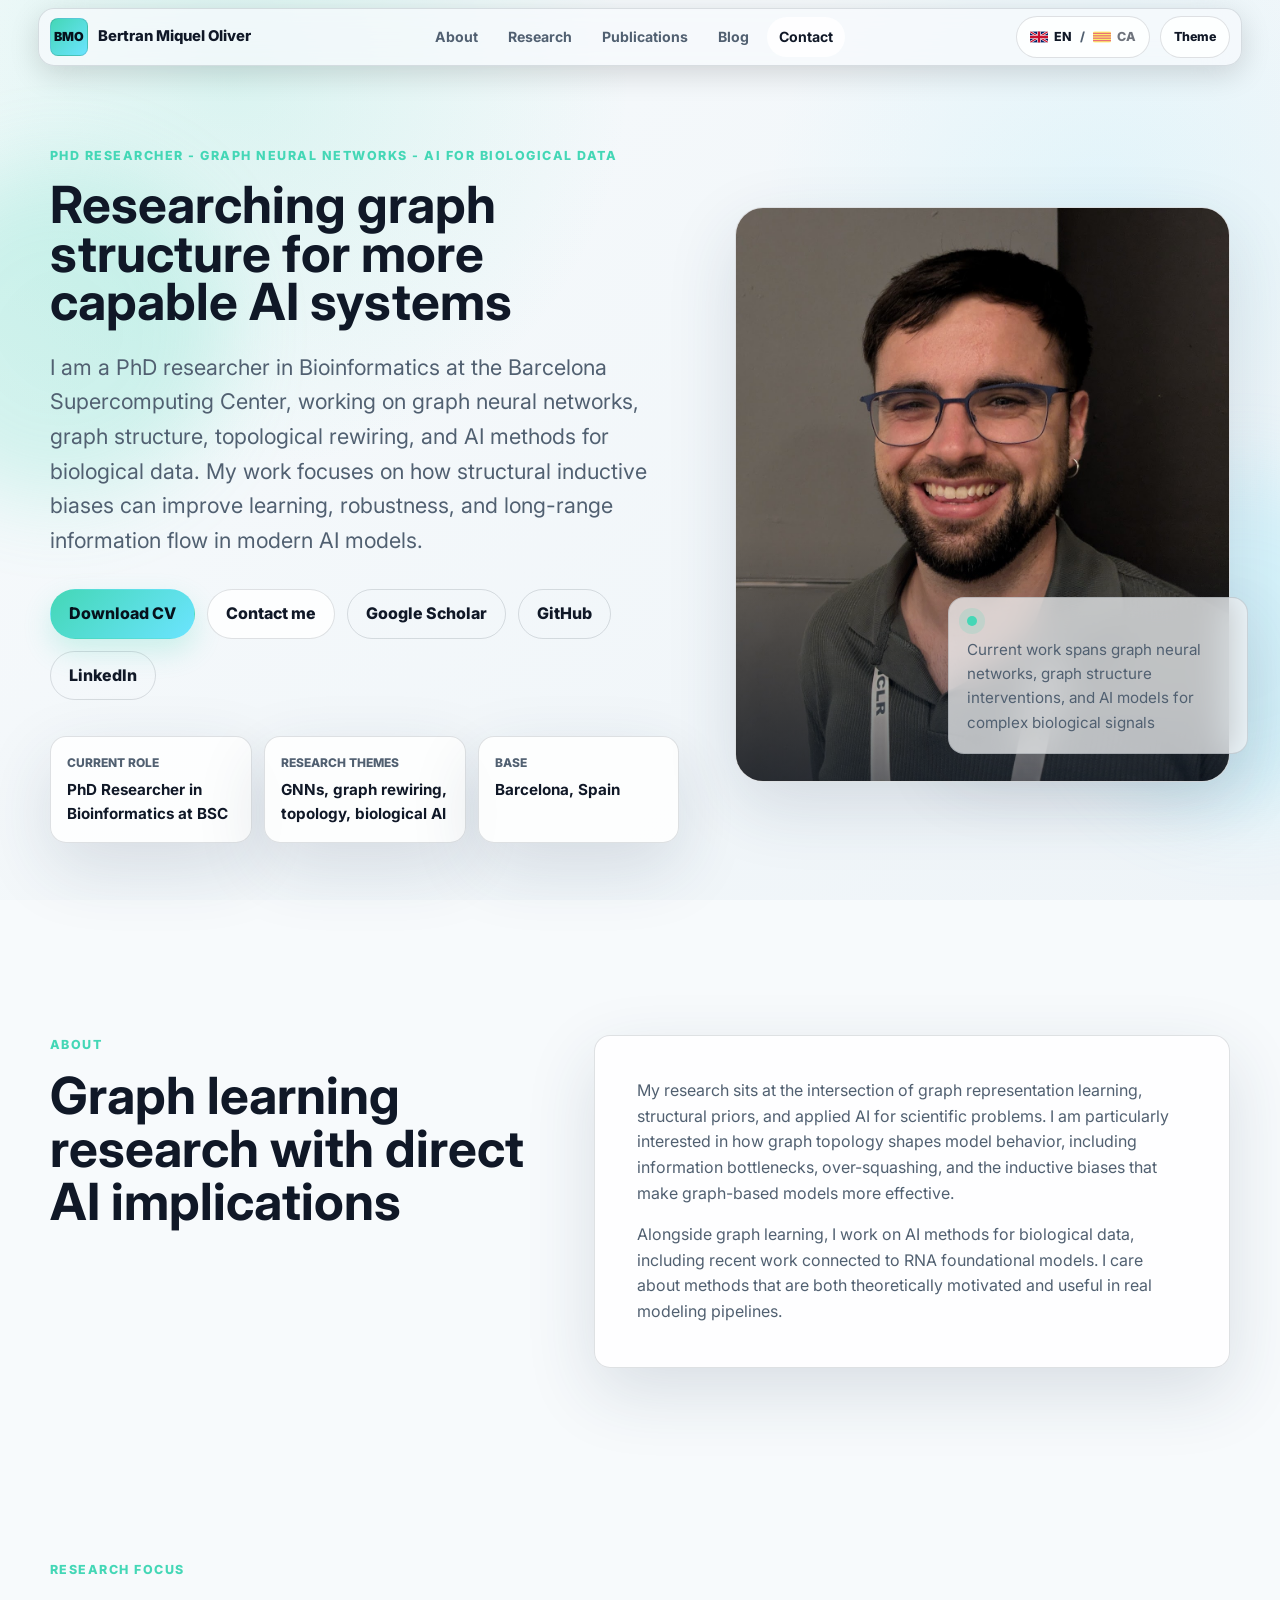
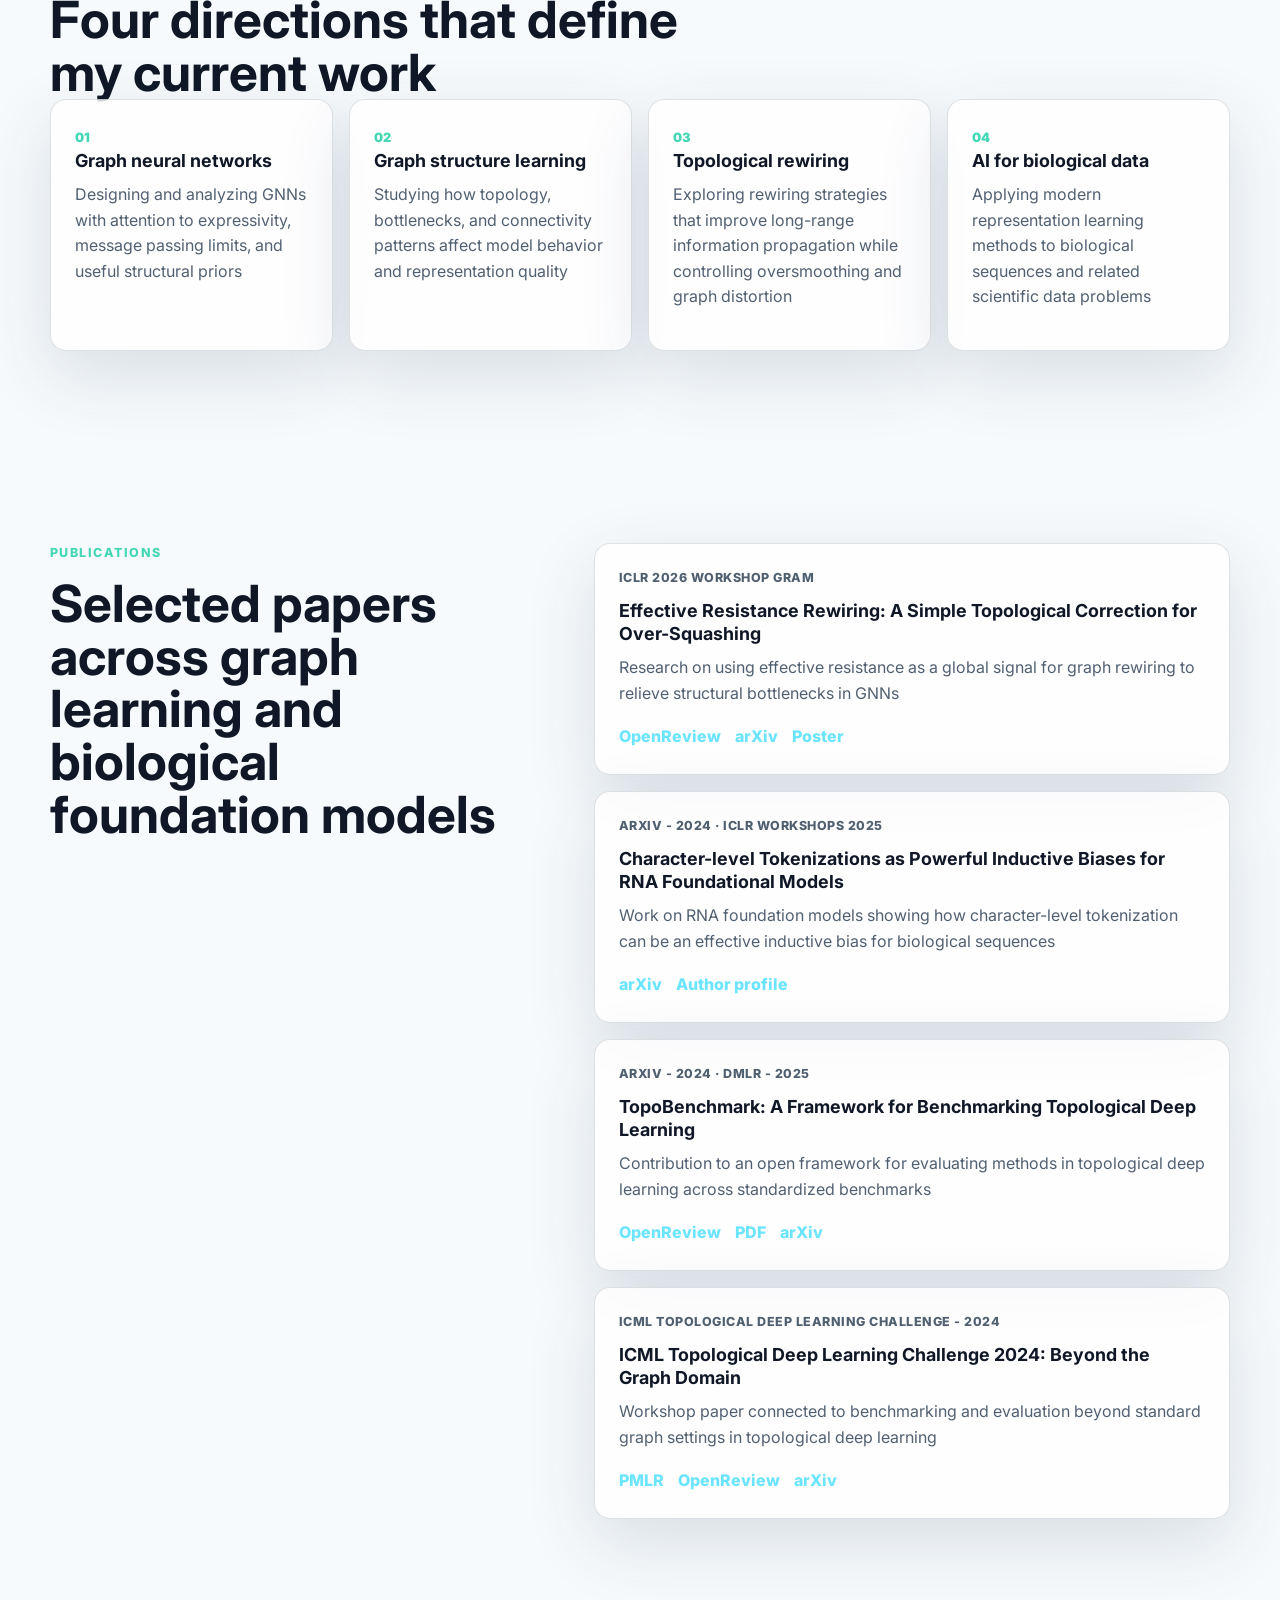
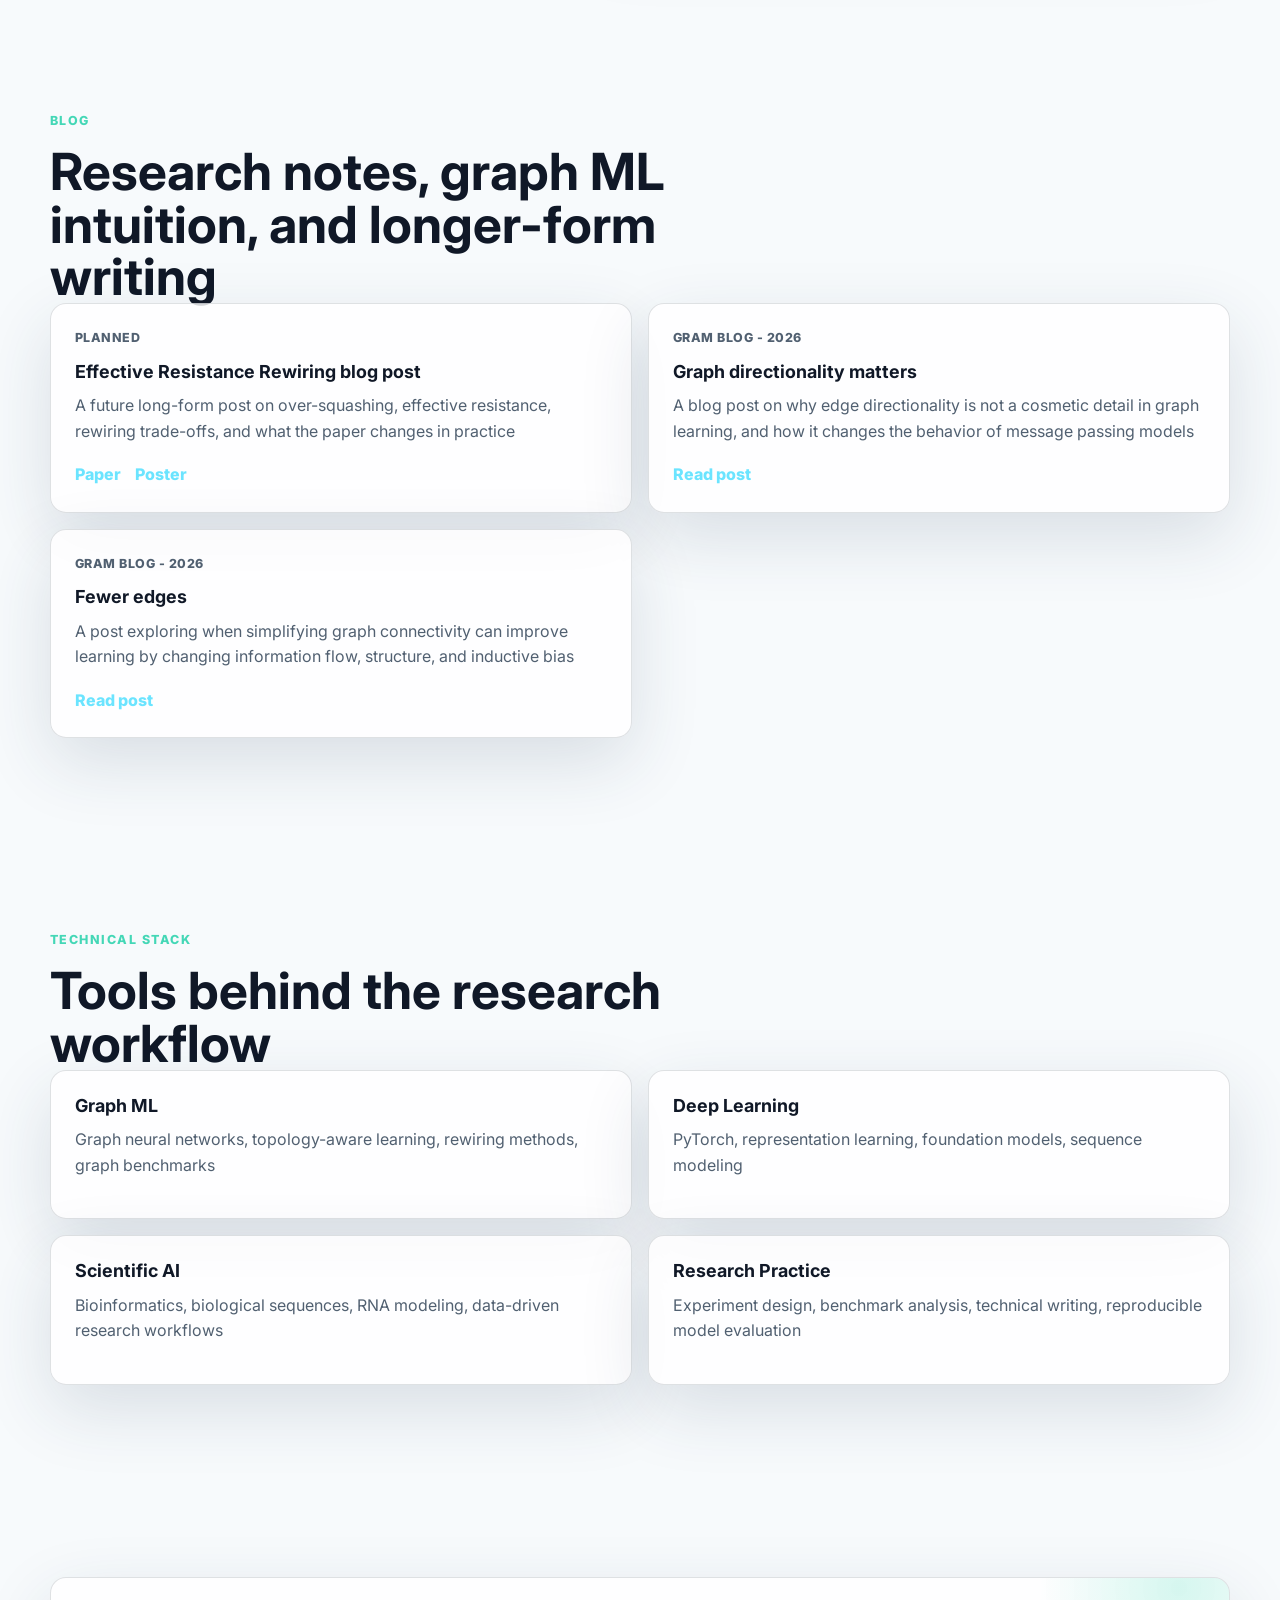
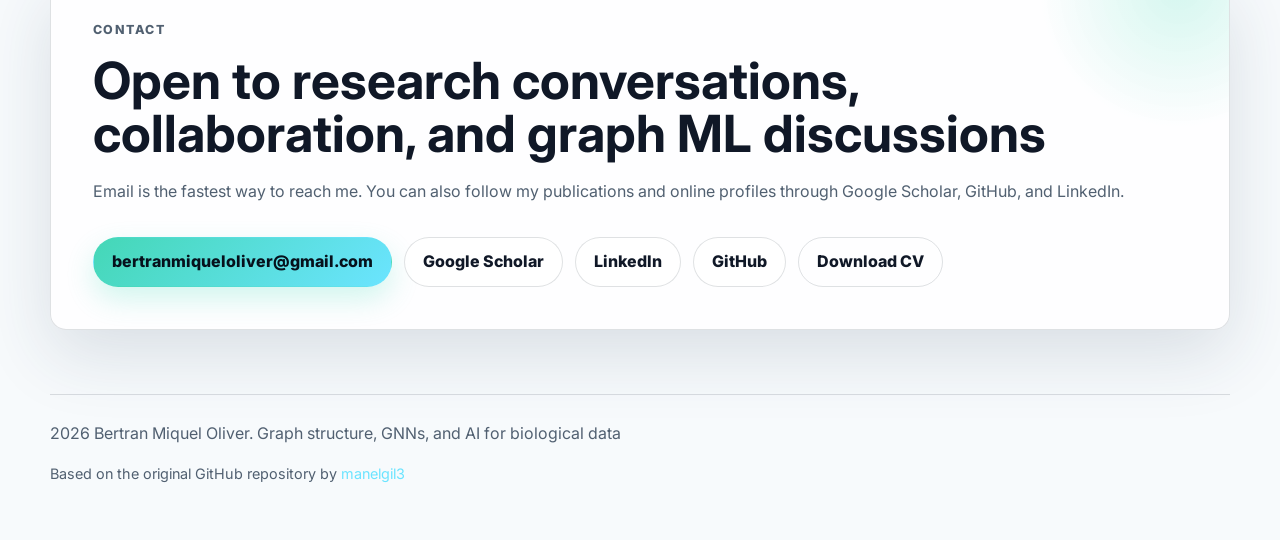
==== commit 2dcfb590: "Modify lang buttons" ====
--- a/index.html
+++ b/index.html
@@ -48,7 +48,17 @@
 
     <div class="header-actions">
       <button class="icon-button lang-button" id="langToggle" type="button" aria-label="Switch to Catalan">
-        <span aria-hidden="true">EN / CA</span>
+        <span class="lang-toggle__content" aria-hidden="true">
+          <span class="lang-option lang-option--en">
+            <img src="flag-uk.svg" alt="" />
+            <span>EN</span>
+          </span>
+          <span class="lang-separator">/</span>
+          <span class="lang-option lang-option--ca">
+            <img src="flag-catalonia.svg" alt="" />
+            <span>CA</span>
+          </span>
+        </span>
       </button>
       <button class="icon-button" id="themeToggle" type="button" aria-label="Toggle color theme">
         <span aria-hidden="true" data-i18n="themeLabel">Theme</span>
--- a/styles.css
+++ b/styles.css
@@ -218,73 +218,39 @@
   white-space: nowrap;
 }
 
-.header-actions {
-  display: flex;
+.lang-button {
+  min-width: 116px;
+}
+
+.lang-toggle__content {
+  display: inline-flex;
   align-items: center;
   gap: 8px;
-  justify-self: end;
-}
-
-.language-switcher {
+}
+
+.lang-option {
   display: inline-flex;
   align-items: center;
-  gap: 4px;
-  border: 1px solid var(--line);
-  border-radius: 999px;
-  background: var(--surface);
-  padding: 4px;
-}
-
-.language-button {
-  grid-auto-flow: column;
-  gap: 7px;
-  min-width: 66px;
-  height: 34px;
-  border-color: transparent;
-  background: transparent;
+  gap: 6px;
+  opacity: 0.6;
+  transition: opacity 180ms ease;
+}
+
+.lang-option img {
+  display: block;
+  width: 18px;
+  height: 12px;
+  border-radius: 2px;
+  box-shadow: 0 0 0 1px rgba(255, 255, 255, 0.18);
+}
+
+.lang-separator {
   color: var(--muted);
-  font-size: 0.74rem;
-  font-weight: 900;
-  padding: 0 10px;
-}
-
-.language-button.active {
-  background: var(--surface-strong);
-  color: var(--text);
-  box-shadow: inset 0 0 0 1px color-mix(in srgb, var(--accent) 38%, transparent);
-}
-
-.flag {
-  display: inline-block;
-  width: 22px;
-  height: 15px;
-  overflow: hidden;
-  border-radius: 3px;
-  box-shadow: 0 0 0 1px rgba(0, 0, 0, 0.18);
-}
-
-.flag-cat {
-  background: repeating-linear-gradient(
-    to bottom,
-    #ffd447 0 11.11%,
-    #d82027 11.11% 22.22%
-  );
-}
-
-.flag-uk {
-  position: relative;
-  background: #123f8c;
-}
-
-.flag-uk::before {
-  content: "";
-  position: absolute;
-  inset: 0;
-  background:
-    linear-gradient(34deg, transparent 0 42%, #fff 42% 48%, #c8102e 48% 52%, #fff 52% 58%, transparent 58%),
-    linear-gradient(-34deg, transparent 0 42%, #fff 42% 48%, #c8102e 48% 52%, #fff 52% 58%, transparent 58%),
-    linear-gradient(to right, transparent 0 39%, #fff 39% 45%, #c8102e 45% 55%, #fff 55% 61%, transparent 61%),
-    linear-gradient(to bottom, transparent 0 34%, #fff 34% 42%, #c8102e 42% 58%, #fff 58% 66%, transparent 66%);
+}
+
+.lang-button[data-language="en"] .lang-option--en,
+.lang-button[data-language="ca"] .lang-option--ca {
+  opacity: 1;
 }
 
 .icon-button:hover,
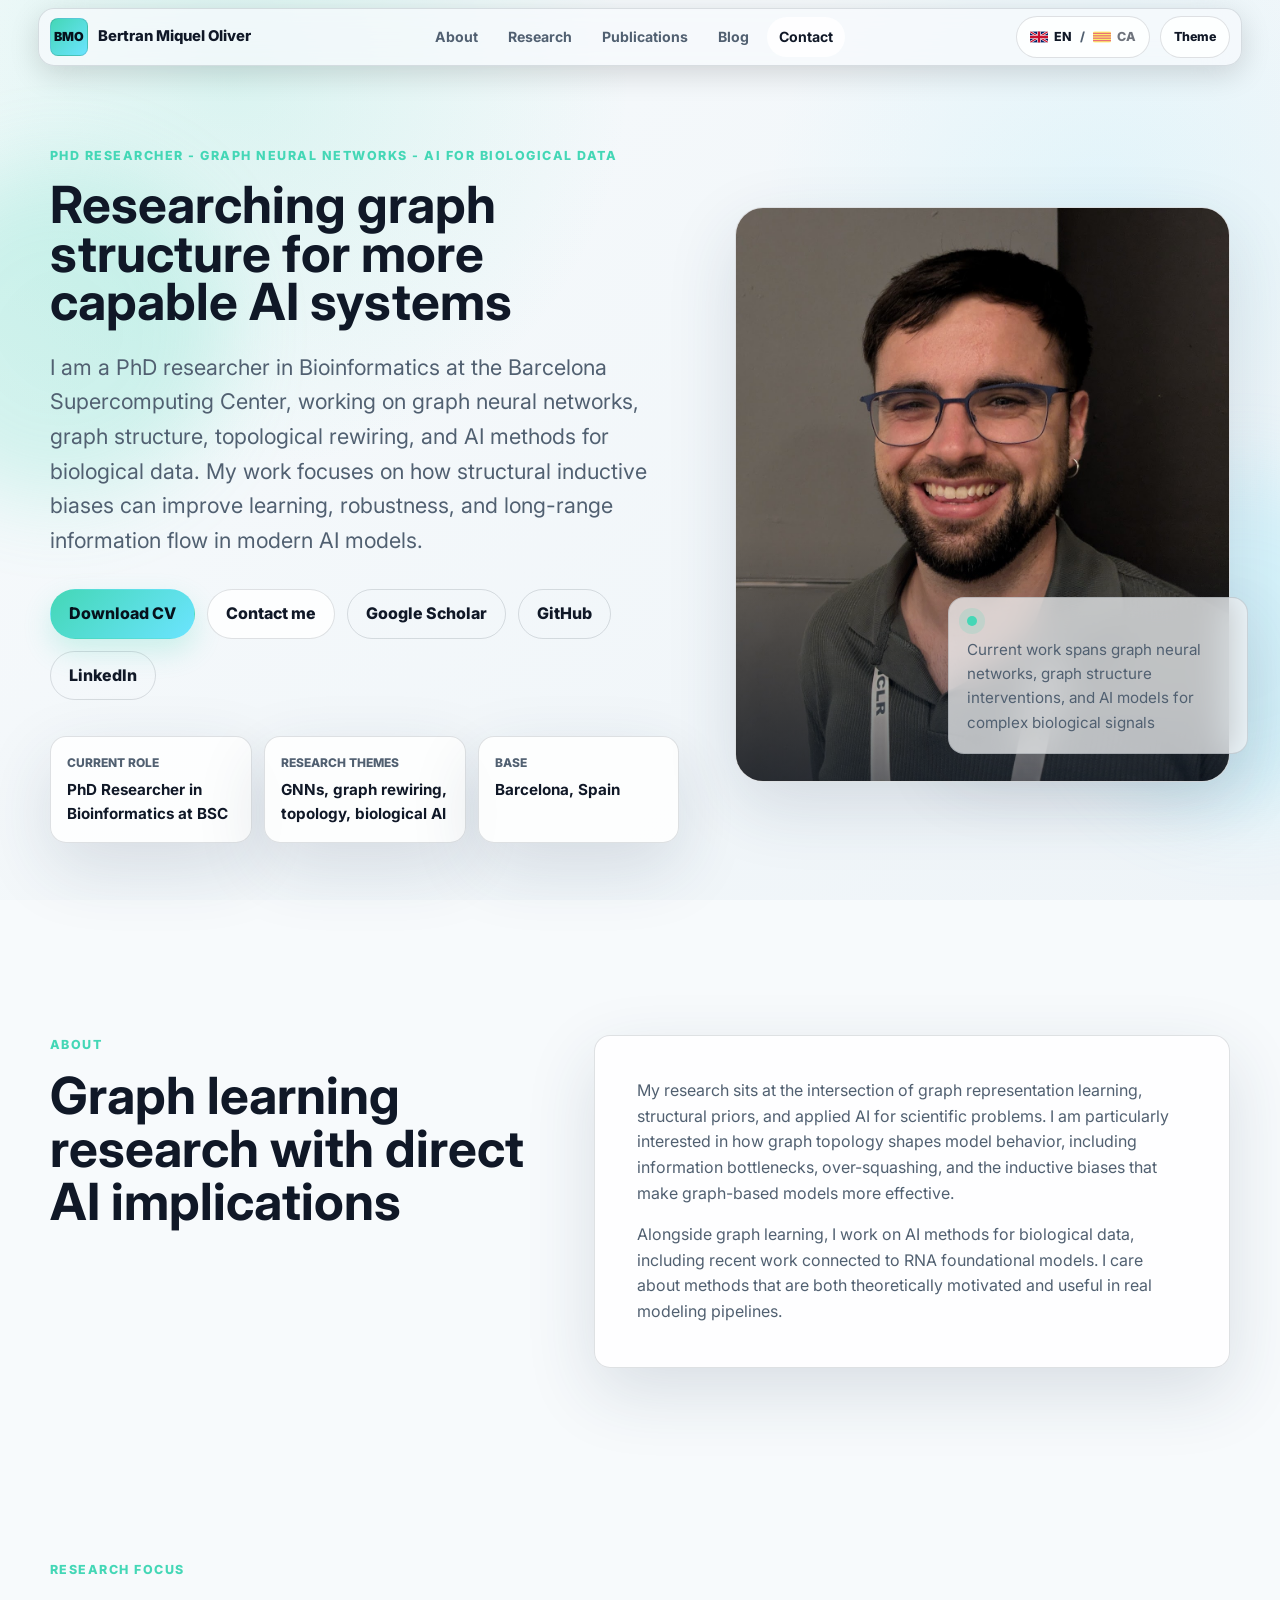
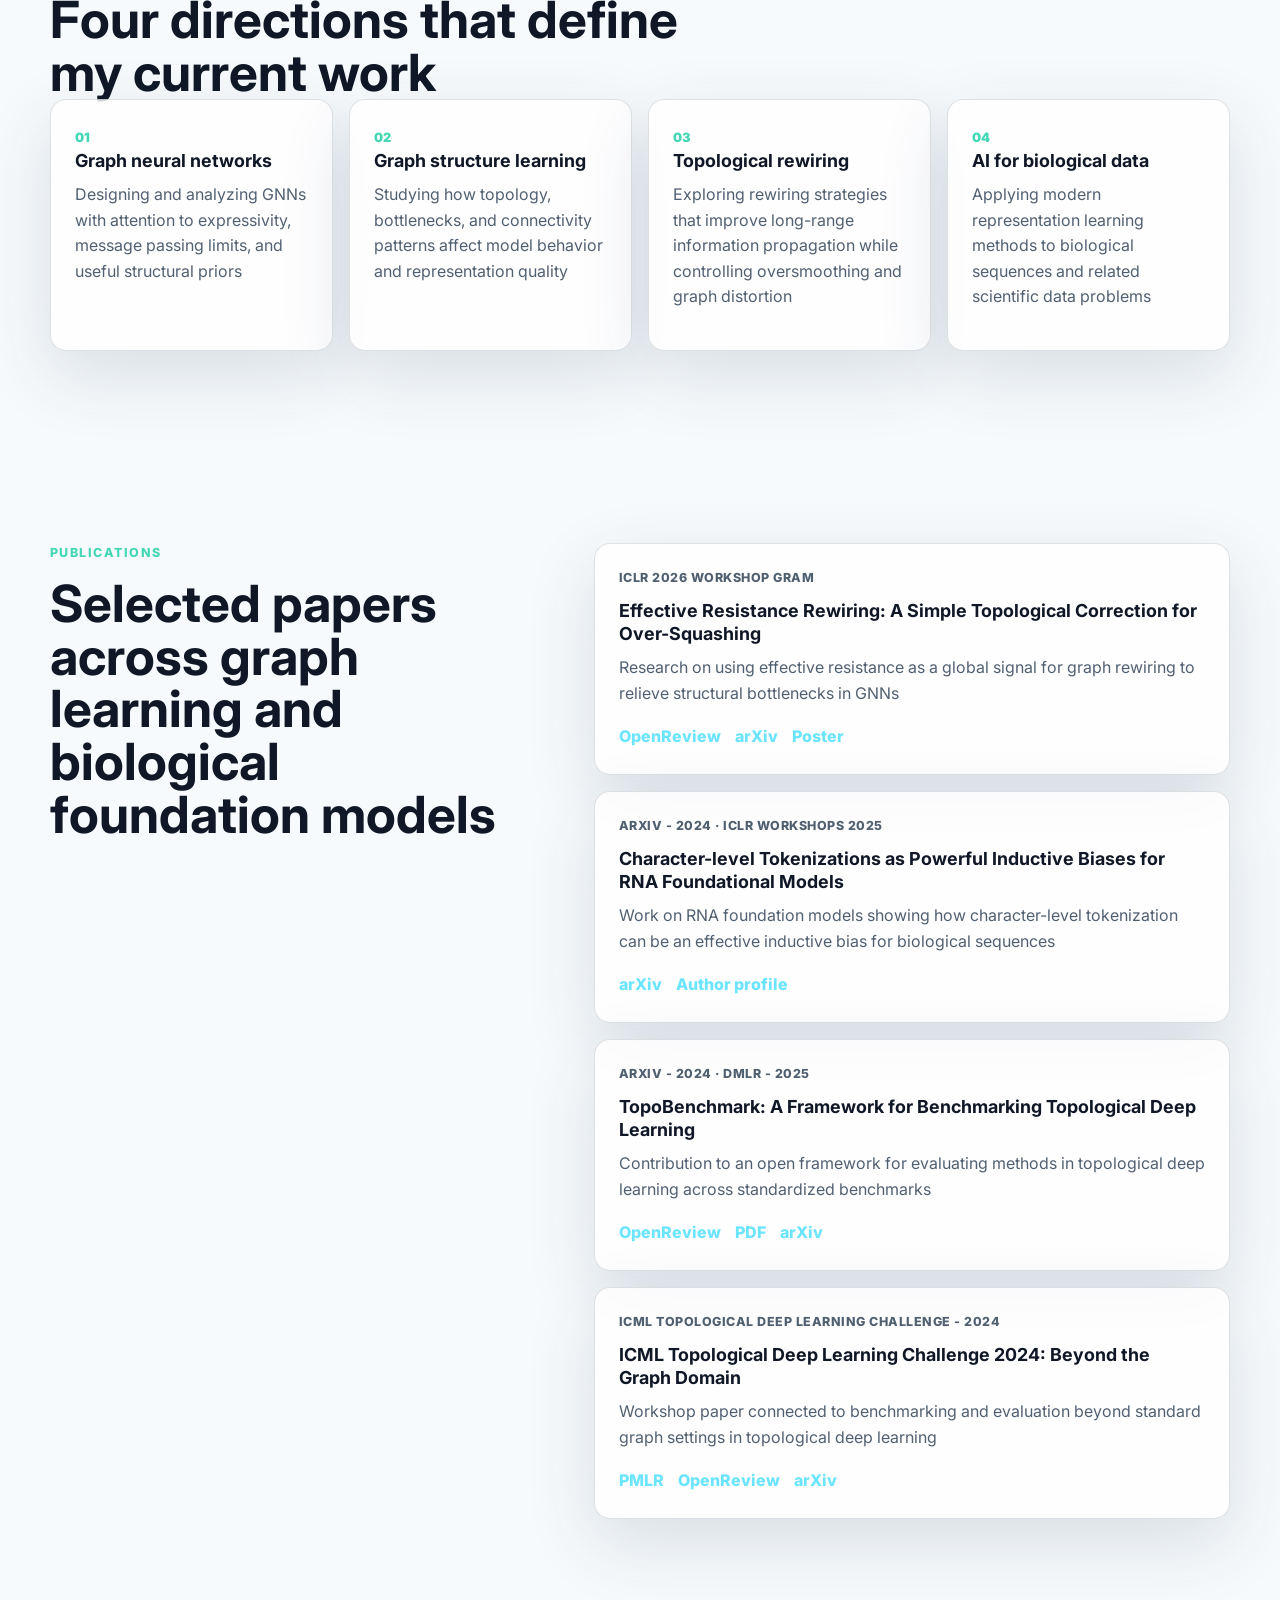
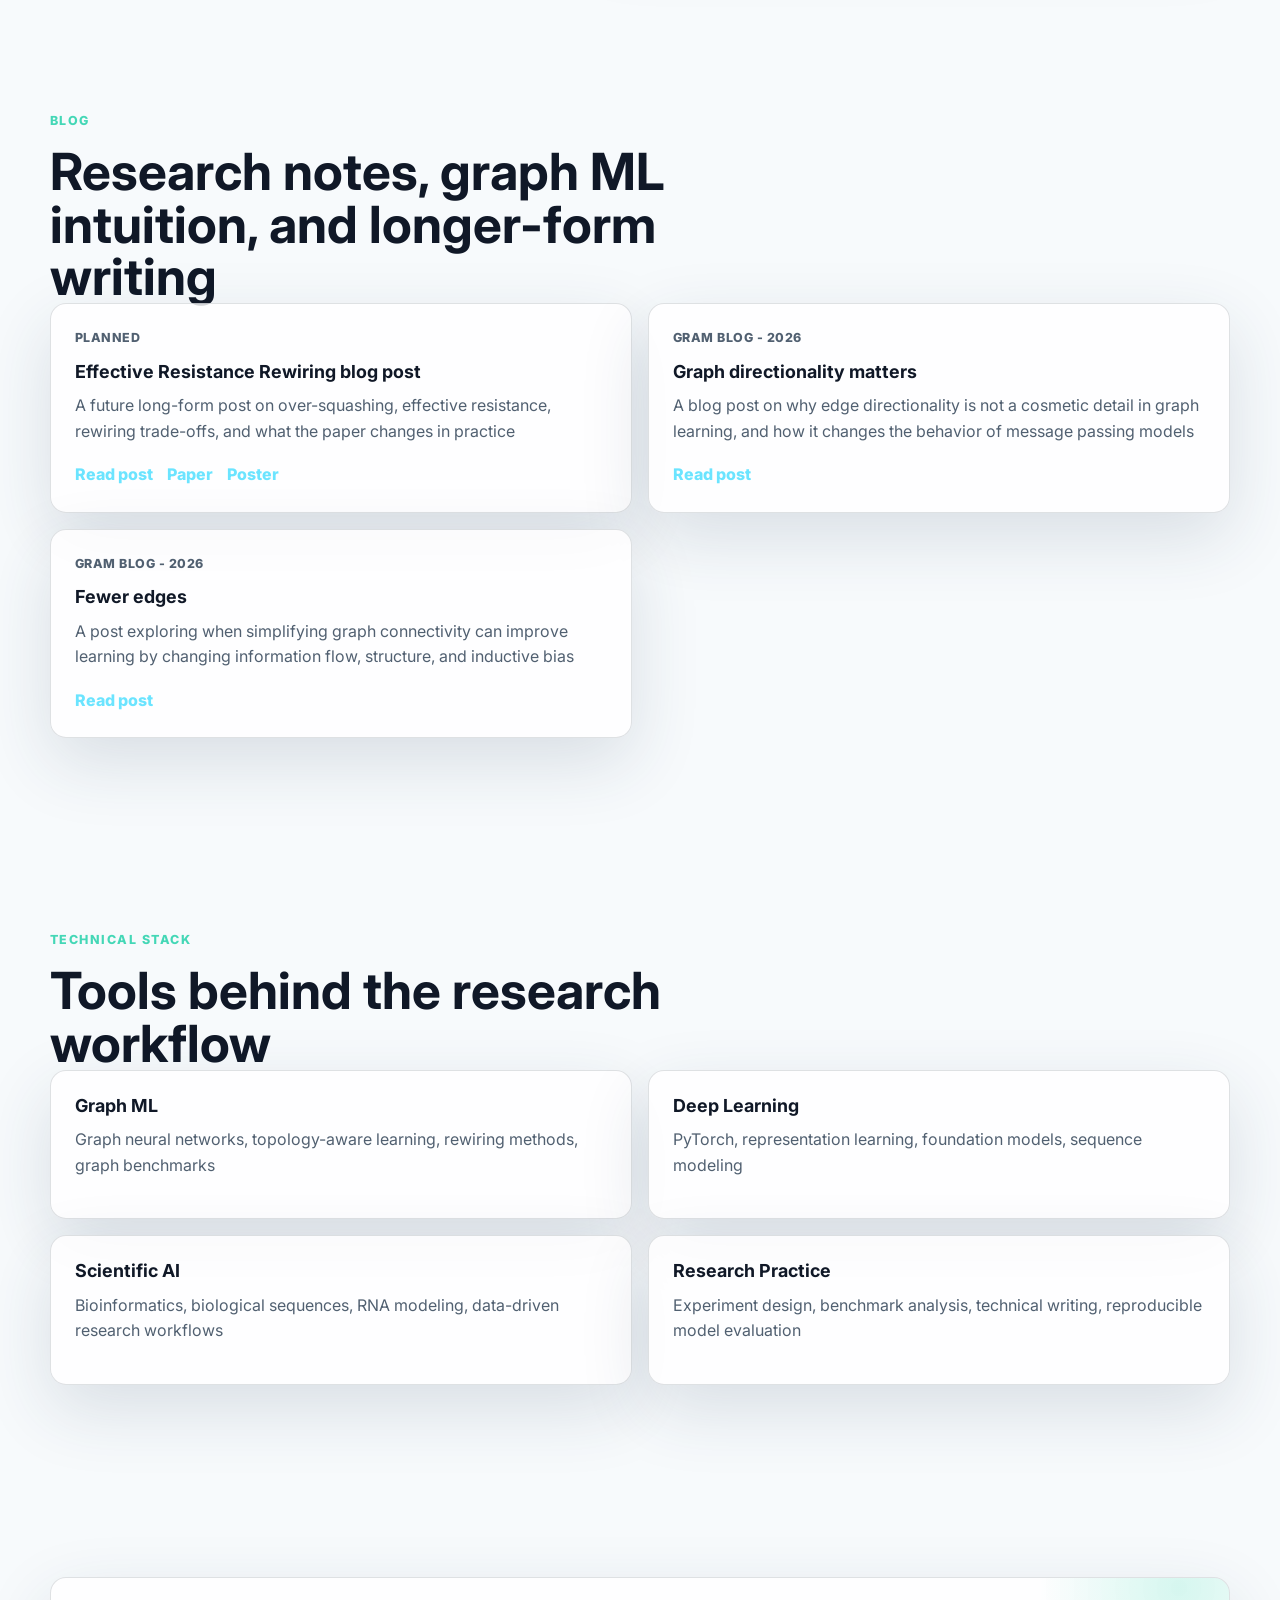
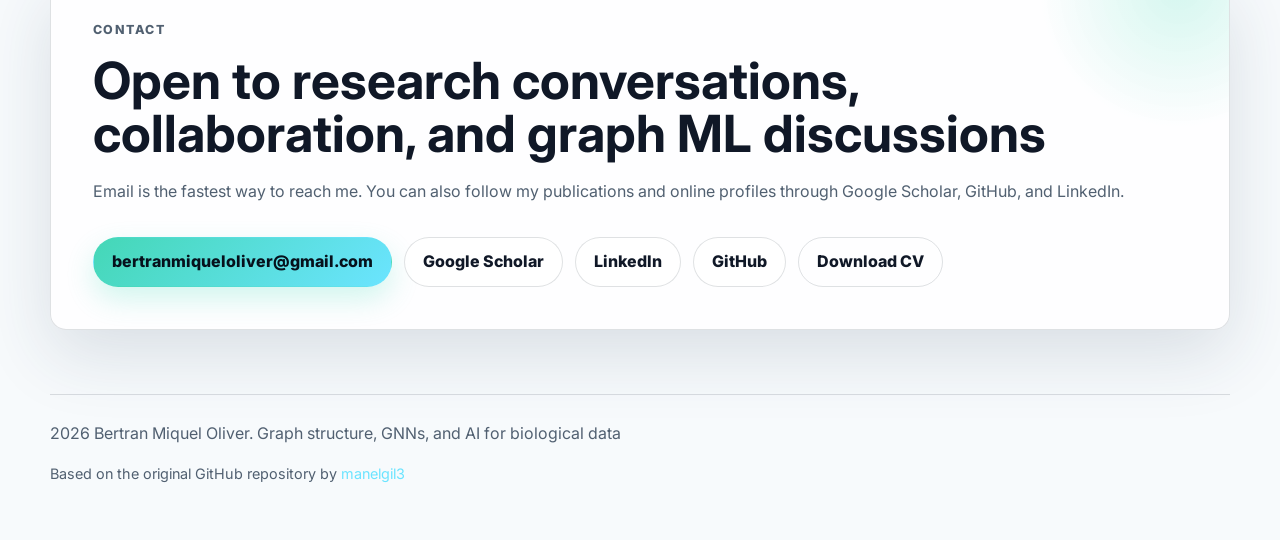
==== commit 3bd3067c: "First blogpost" ====
--- a/index.html
+++ b/index.html
@@ -226,6 +226,7 @@
           <h3 data-i18n="blog1Title">Effective Resistance Rewiring</h3>
           <p data-i18n="blog1Body">A future long-form post on over-squashing, effective resistance, rewiring trade-offs, and what the paper changes in practice</p>
           <div class="inline-links">
+            <a href="posts/effective-resistance-rewiring/index.html" data-i18n="readPostLabel">Read post</a>
             <a href="https://openreview.net/forum?id=thOIyY7WfW" target="_blank" rel="noreferrer" data-i18n="paperLabel">Paper</a>
             <a href="https://iclr.cc/media/iclr-2026/Slides/10012739.pdf" target="_blank" rel="noreferrer" data-i18n="posterLabel">Poster</a>
           </div>
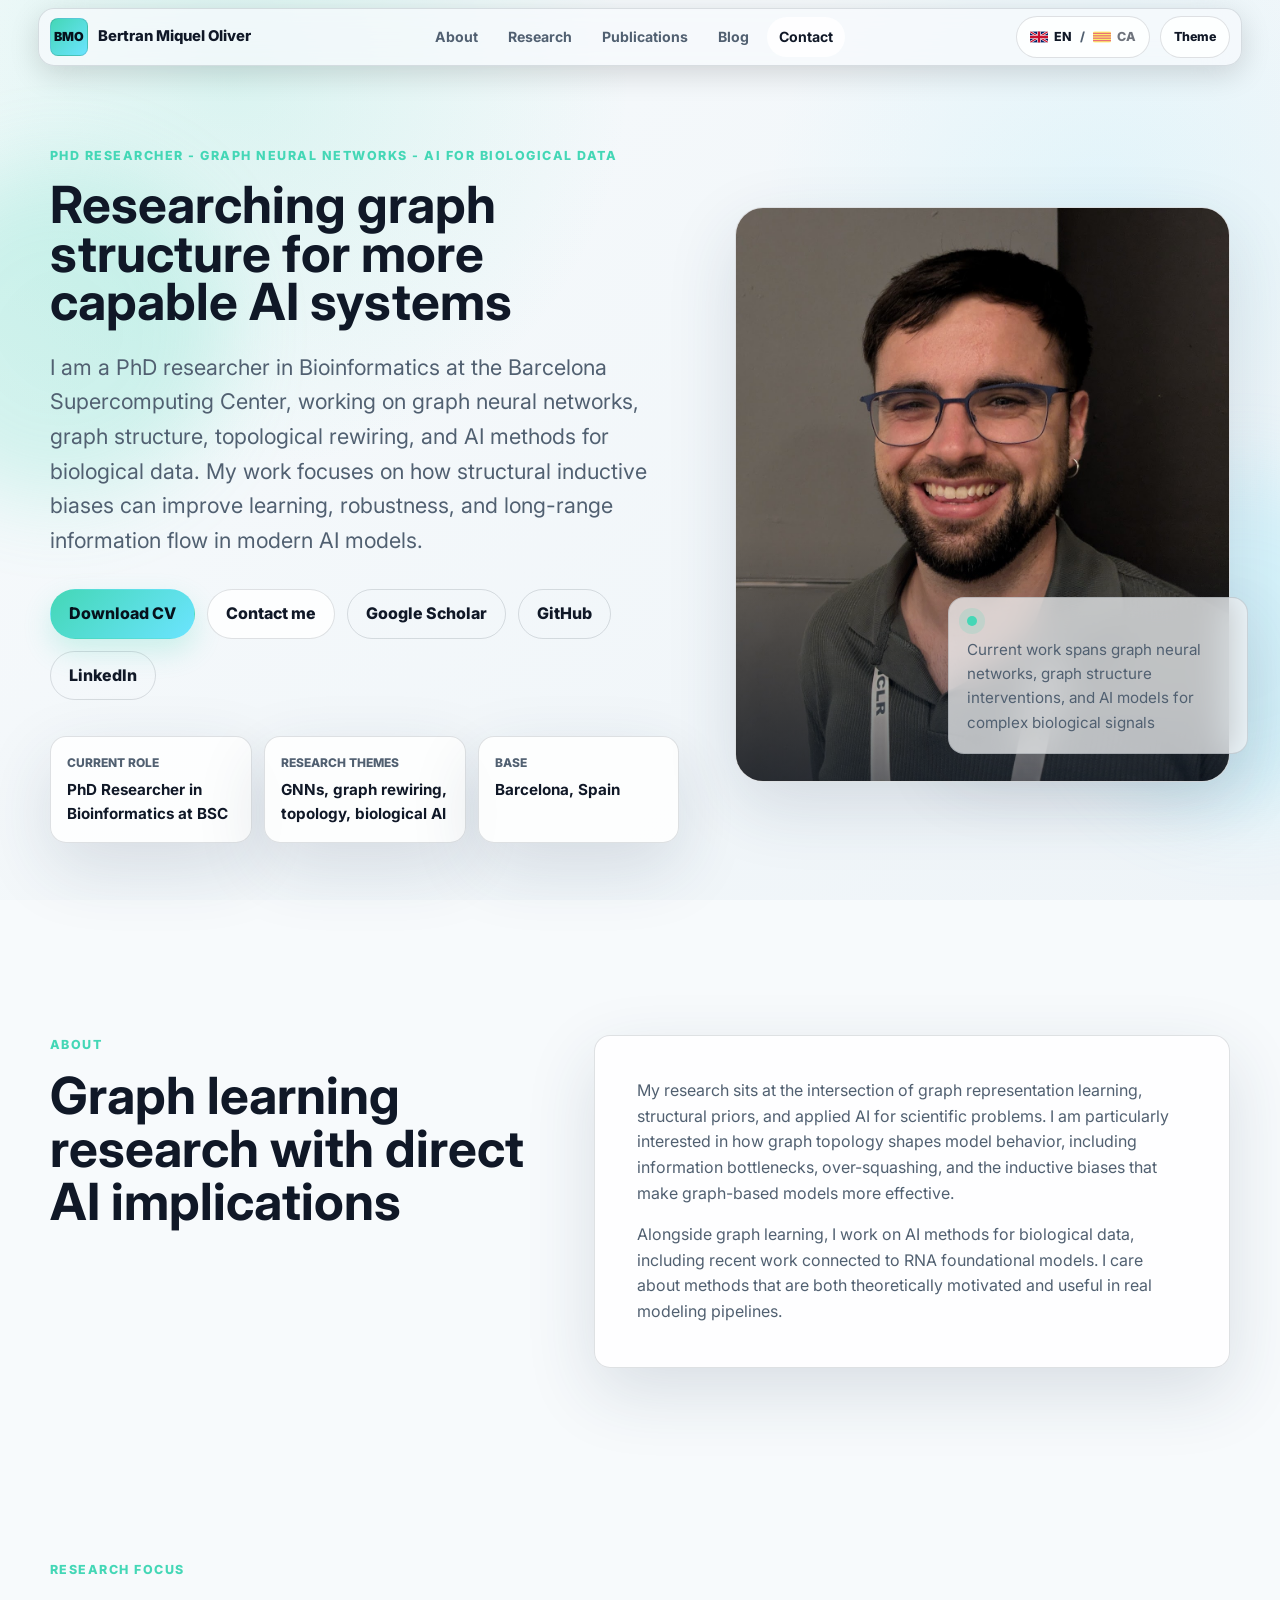
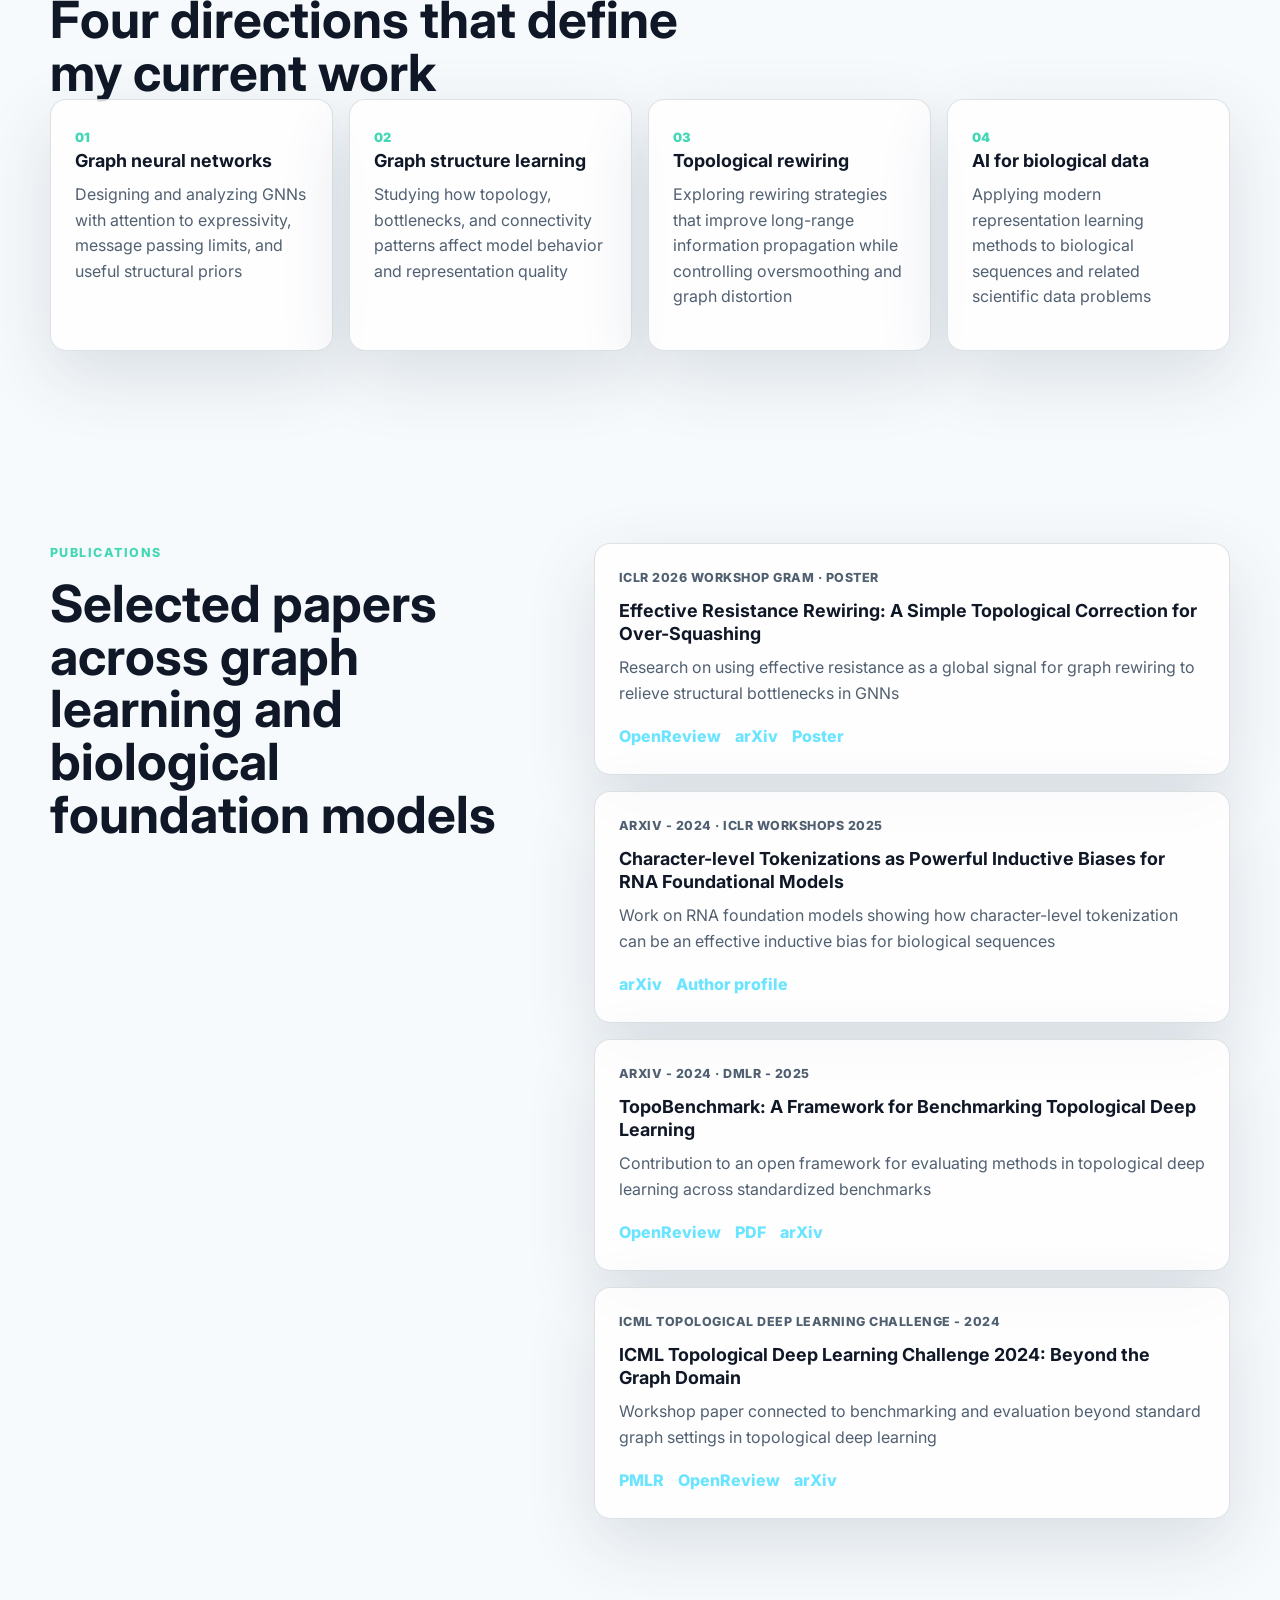
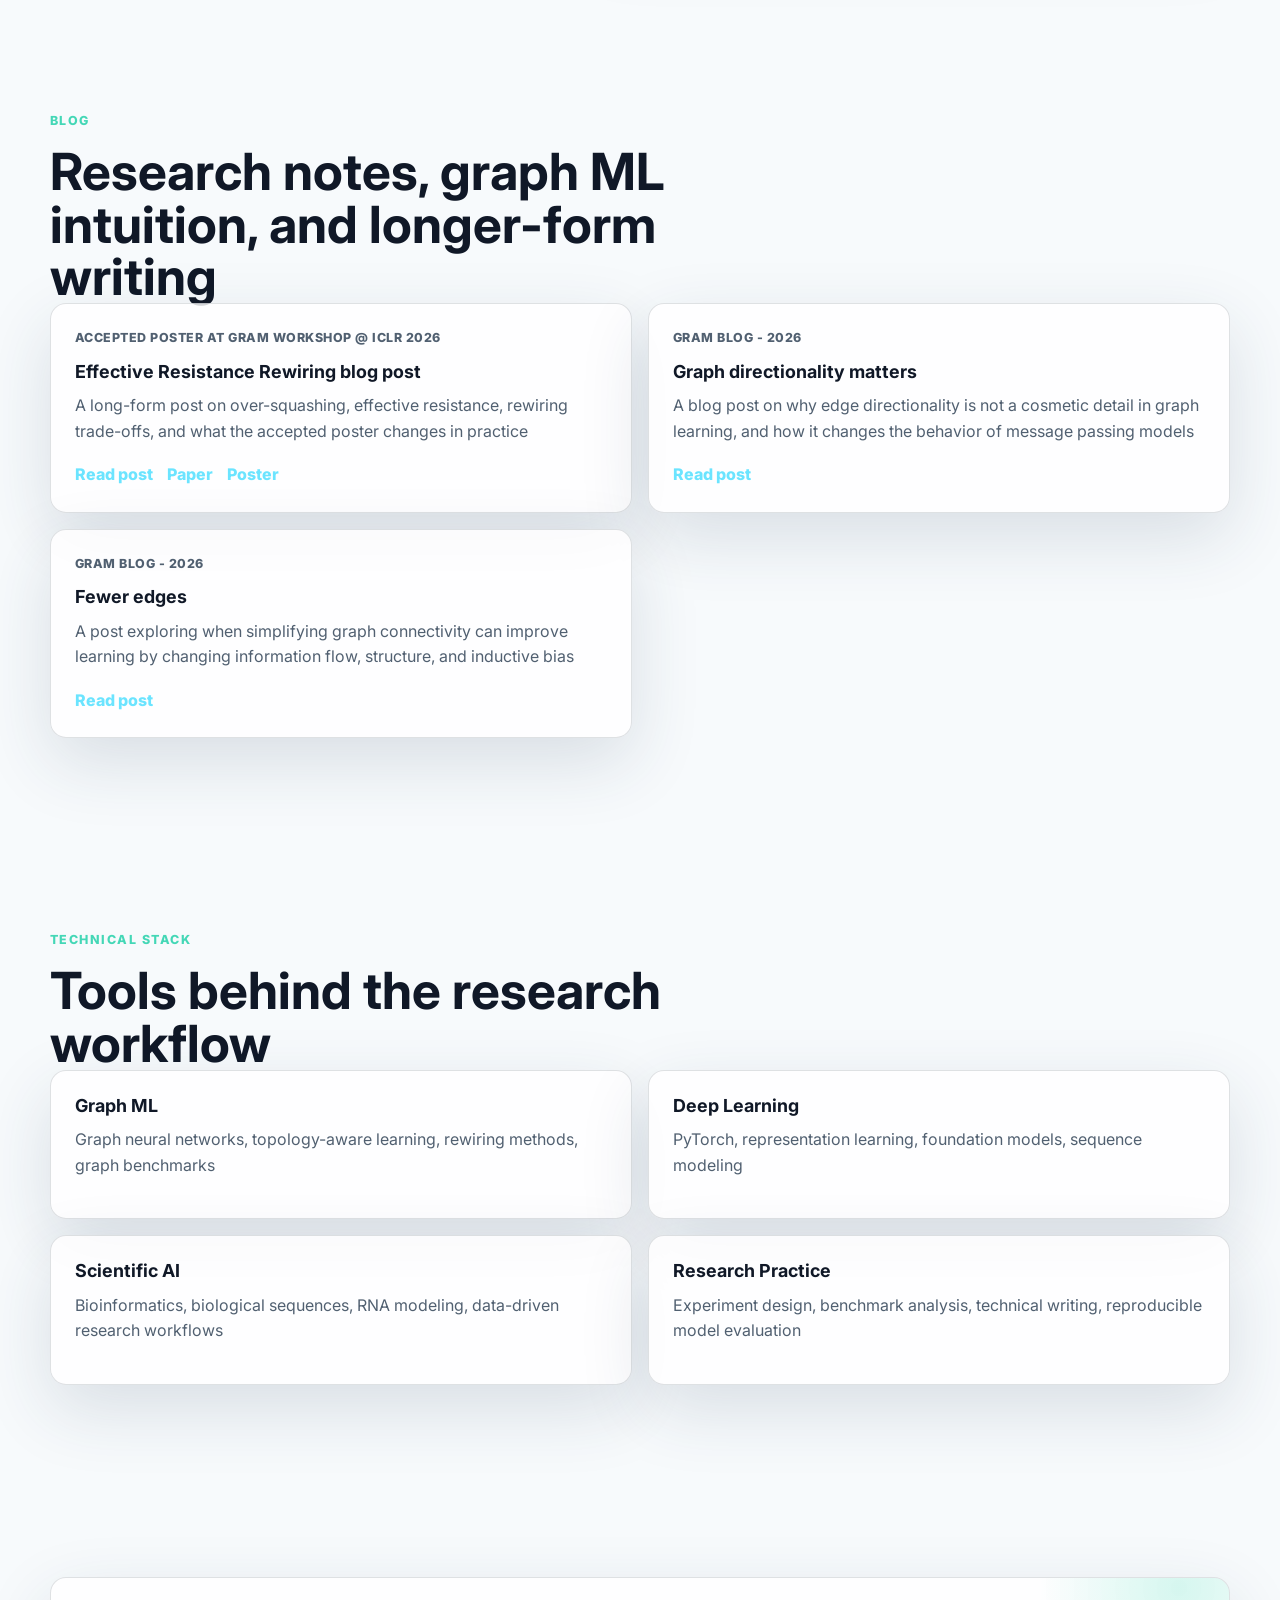
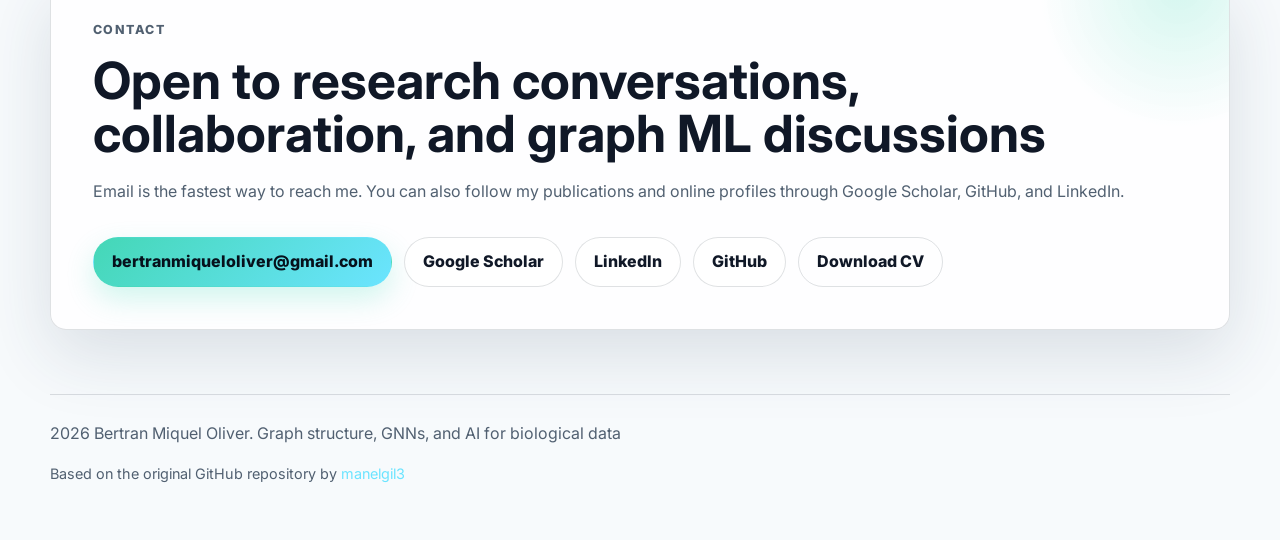
==== commit 921e0ef1: "New blog structure" ====
--- a/index.html
+++ b/index.html
@@ -169,7 +169,7 @@
       </div>
       <div class="publication-list">
         <article class="publication-card reveal">
-          <p class="tag">ICLR 2026 Workshop GRaM</p>
+          <p class="tag">ICLR 2026 Workshop GRaM · Poster</p>
           <h3>Effective Resistance Rewiring: A Simple Topological Correction for Over-Squashing</h3>
           <p data-i18n="pub1Body">Research on using effective resistance as a global signal for graph rewiring to relieve structural bottlenecks in GNNs</p>
           <div class="inline-links">
@@ -222,7 +222,7 @@
 
       <div class="project-grid">
         <article class="project-card reveal">
-          <p class="tag" data-i18n="plannedLabel">ICLR GRaM Poster - 2026</p>
+          <p class="tag" data-i18n="acceptedPosterLabel">ICLR GRaM Poster - 2026</p>
           <h3 data-i18n="blog1Title">Effective Resistance Rewiring</h3>
           <p data-i18n="blog1Body">A future long-form post on over-squashing, effective resistance, rewiring trade-offs, and what the paper changes in practice</p>
           <div class="inline-links">
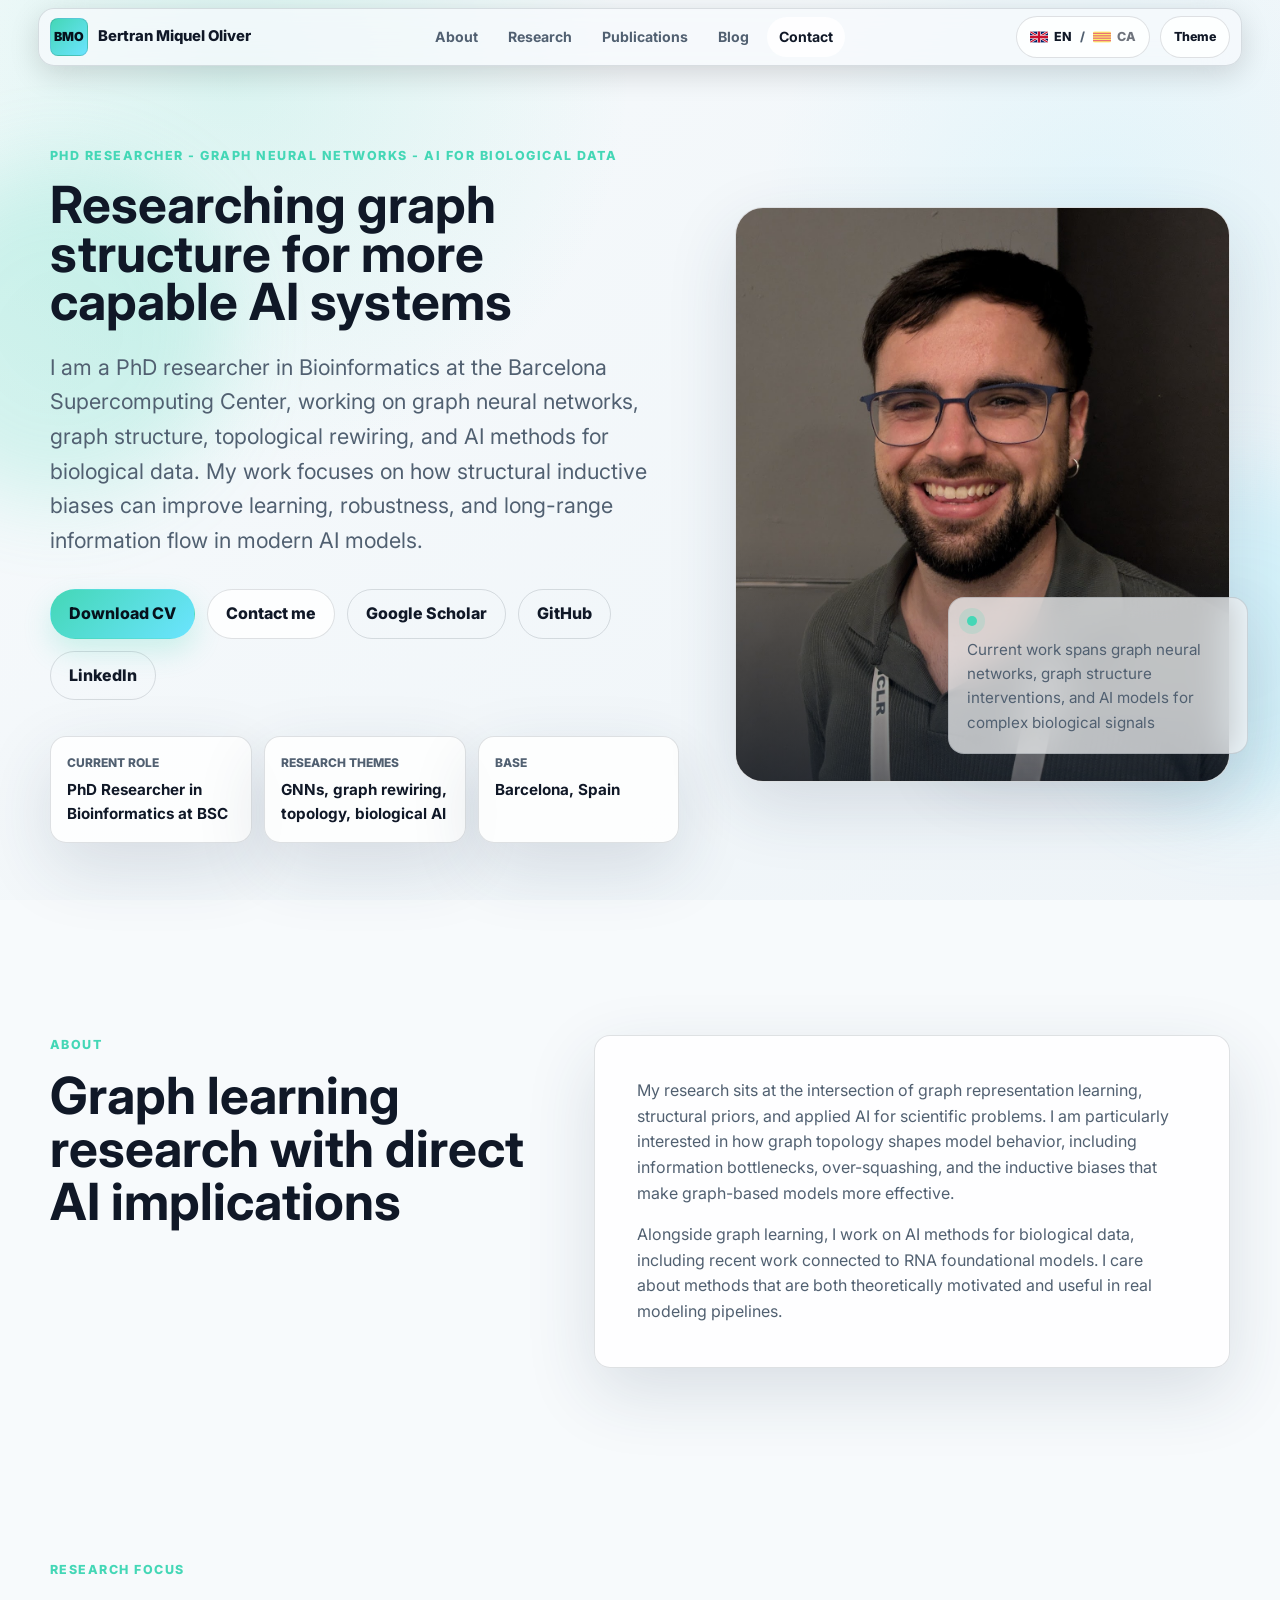
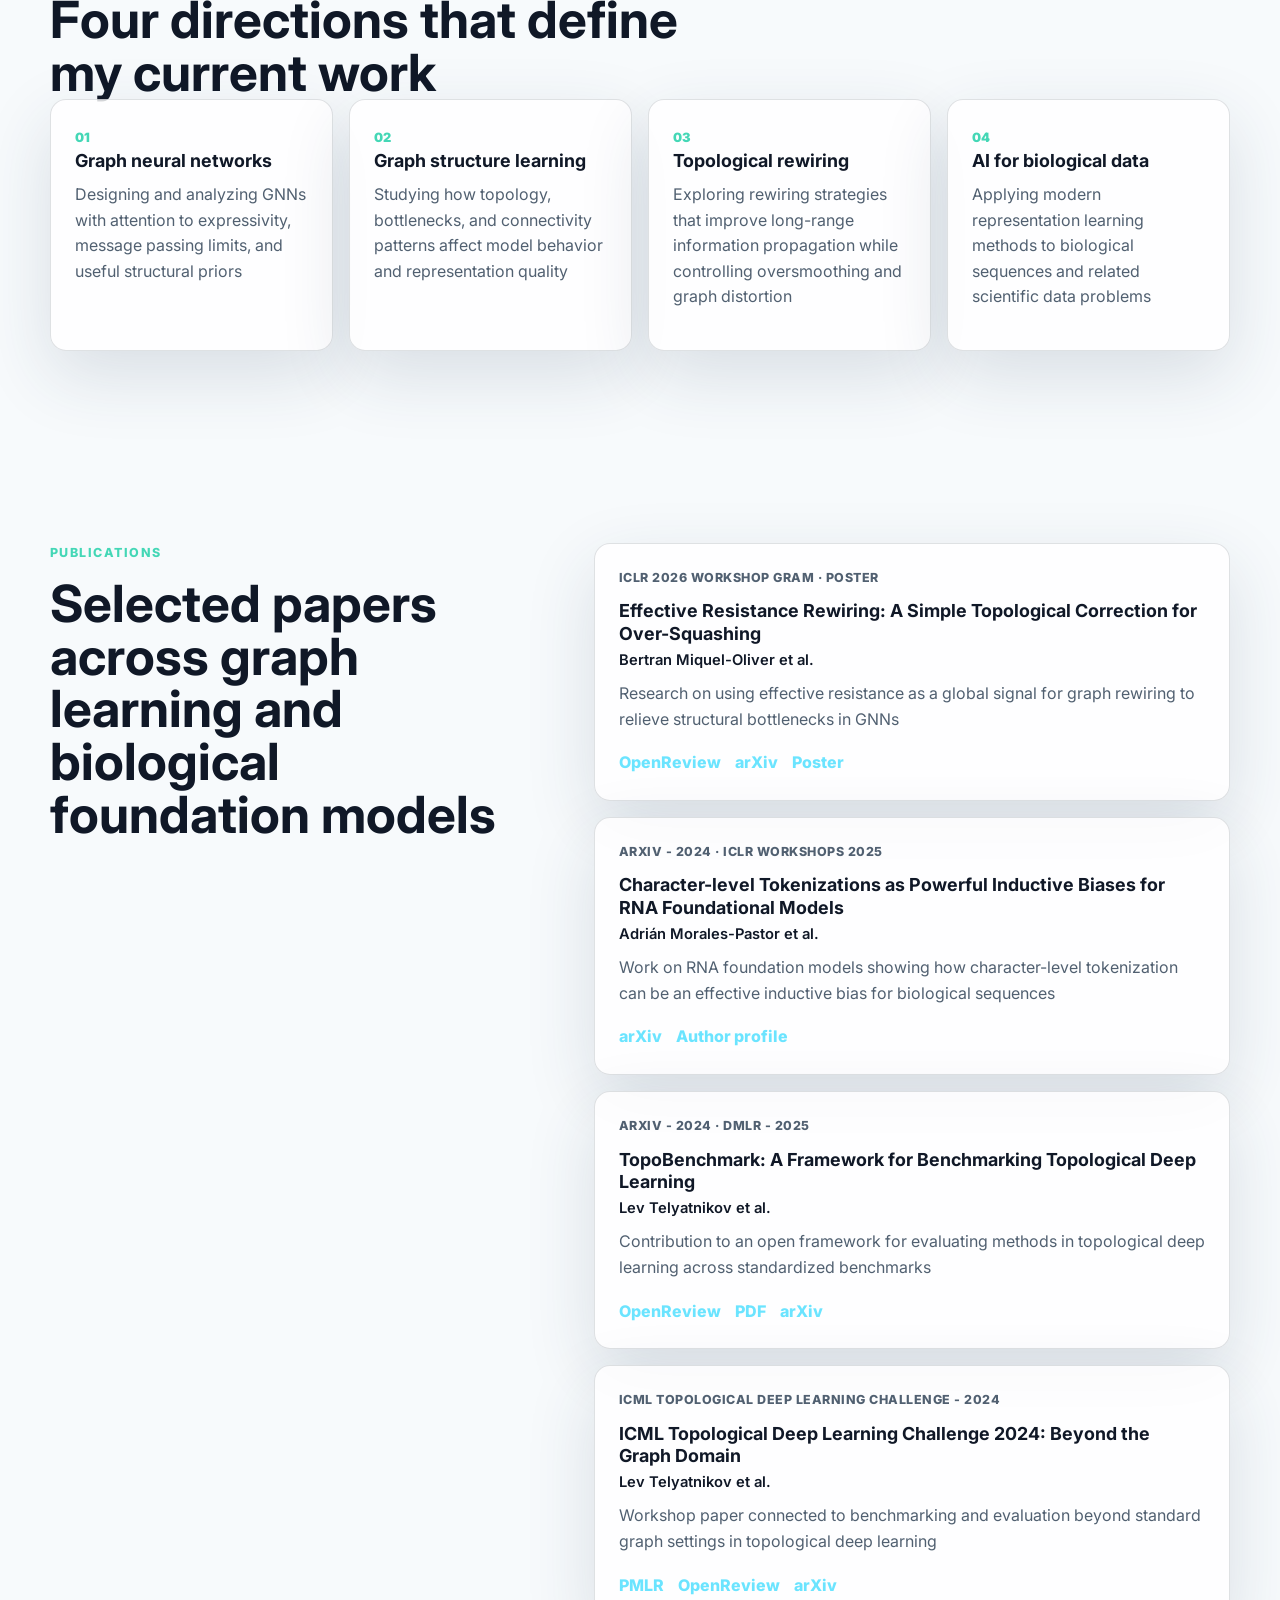
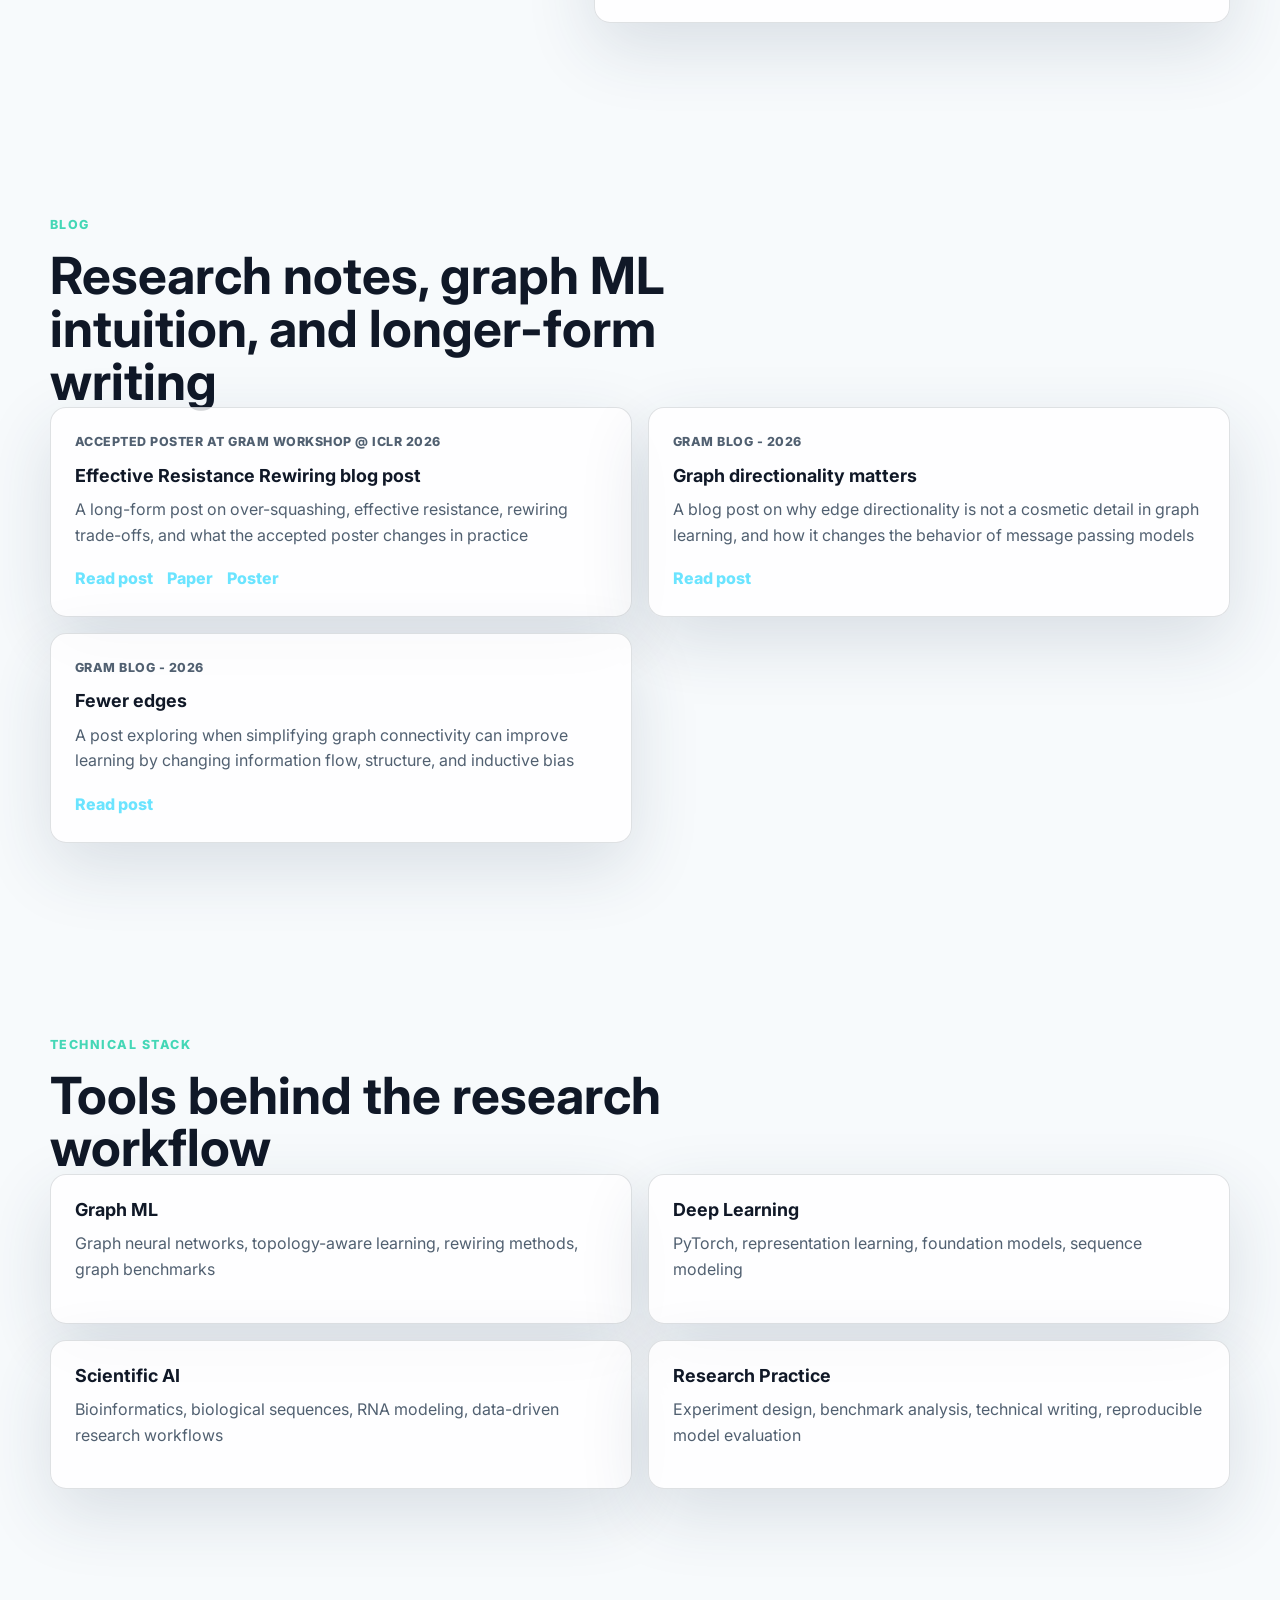
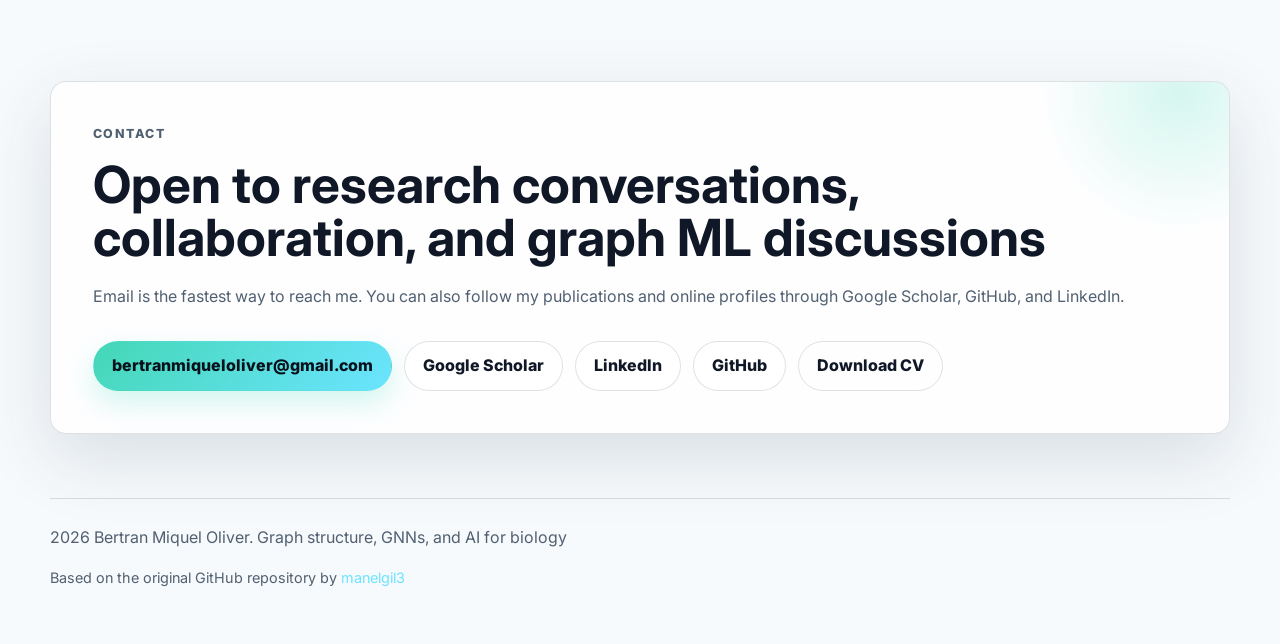
==== commit 354892ce: "changes" ====
--- a/index.html
+++ b/index.html
@@ -21,7 +21,8 @@
   <link rel="preconnect" href="https://fonts.gstatic.com" crossorigin />
   <link href="https://fonts.googleapis.com/css2?family=Inter:wght@400;500;600;700;800&display=swap" rel="stylesheet" />
   <link rel="stylesheet" href="styles.css" />
-  <link rel="icon" href="flavicon.ico" type="image/x-icon" />
+  <link rel="icon" href="favicon.svg" type="image/svg+xml" />
+  <link rel="alternate icon" href="flavicon.ico" type="image/x-icon" />
   <script src="script.js" defer></script>
 </head>
 
@@ -171,6 +172,7 @@
         <article class="publication-card reveal">
           <p class="tag">ICLR 2026 Workshop GRaM · Poster</p>
           <h3>Effective Resistance Rewiring: A Simple Topological Correction for Over-Squashing</h3>
+          <p class="publication-authors">Bertran Miquel-Oliver et al.</p>
           <p data-i18n="pub1Body">Research on using effective resistance as a global signal for graph rewiring to relieve structural bottlenecks in GNNs</p>
           <div class="inline-links">
             <a href="https://openreview.net/forum?id=thOIyY7WfW" target="_blank" rel="noreferrer">OpenReview</a>
@@ -182,6 +184,7 @@
         <article class="publication-card reveal">
           <p class="tag">arXiv - 2024 · ICLR Workshops 2025</p>
           <h3>Character-level Tokenizations as Powerful Inductive Biases for RNA Foundational Models</h3>
+          <p class="publication-authors">Adrián Morales-Pastor et al.</p>
           <p data-i18n="pub2Body">Work on RNA foundation models showing how character-level tokenization can be an effective inductive bias for biological sequences</p>
           <div class="inline-links">
             <a href="https://arxiv.org/abs/2411.11808" target="_blank" rel="noreferrer">arXiv</a>
@@ -192,6 +195,7 @@
         <article class="publication-card reveal">
           <p class="tag">arXiv - 2024 · DMLR - 2025</p>
           <h3>TopoBenchmark: A Framework for Benchmarking Topological Deep Learning</h3>
+          <p class="publication-authors">Lev Telyatnikov et al.</p>
           <p data-i18n="pub3Body">Contribution to an open framework for evaluating methods in topological deep learning across standardized benchmarks</p>
           <div class="inline-links">
             <a href="https://openreview.net/forum?id=07sTzyEVtY" target="_blank" rel="noreferrer">OpenReview</a>
@@ -203,6 +207,7 @@
         <article class="publication-card reveal">
           <p class="tag">ICML Topological Deep Learning Challenge - 2024</p>
           <h3>ICML Topological Deep Learning Challenge 2024: Beyond the Graph Domain</h3>
+          <p class="publication-authors">Lev Telyatnikov et al.</p>
           <p data-i18n="pub4Body">Workshop paper connected to benchmarking and evaluation beyond standard graph settings in topological deep learning</p>
           <div class="inline-links">
             <a href="https://proceedings.mlr.press/v251/bernardez24a.html" target="_blank" rel="noreferrer">PMLR</a>
--- a/styles.css
+++ b/styles.css
@@ -505,6 +505,15 @@
   margin-bottom: 0;
 }
 
+.publication-authors {
+  margin-top: -6px;
+  margin-bottom: 10px;
+  color: var(--text) !important;
+  font-size: 0.92rem;
+  font-weight: 600;
+  line-height: 1.5;
+}
+
 .timeline {
   display: grid;
   gap: 18px;
